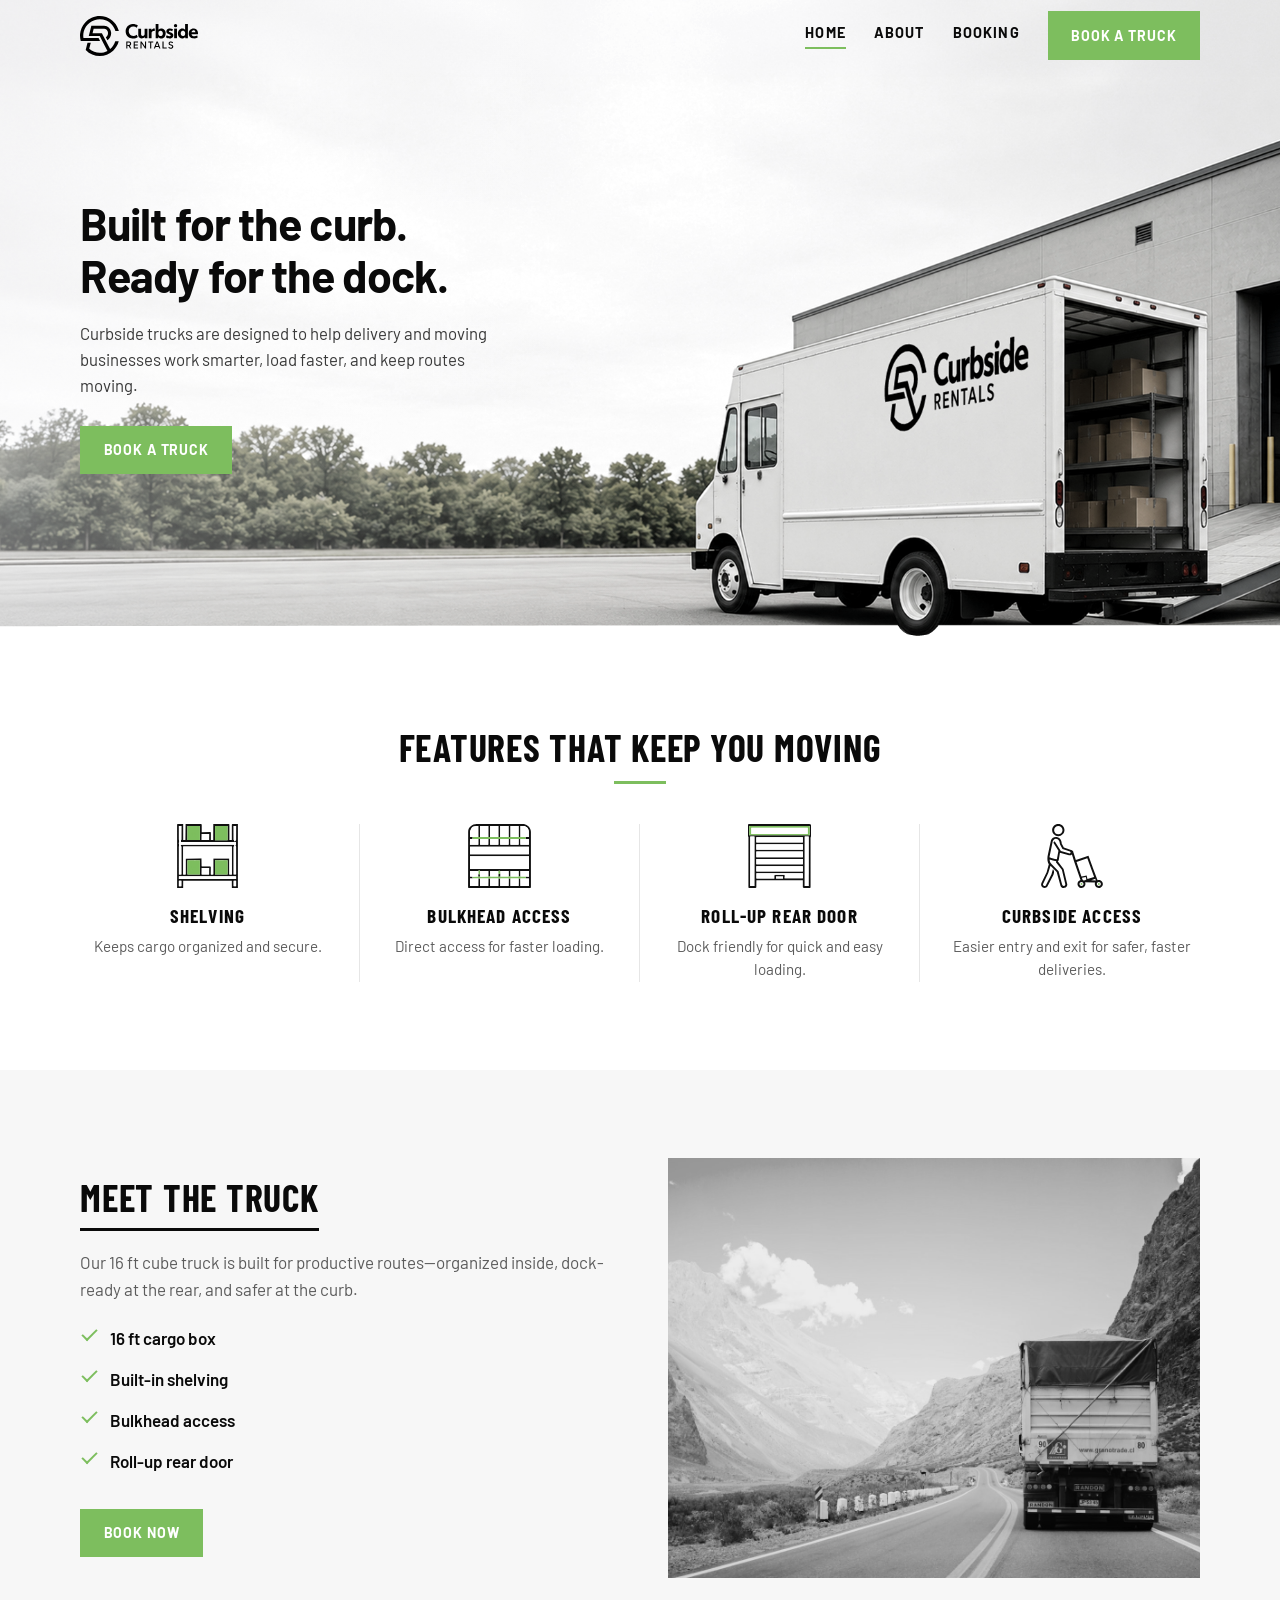
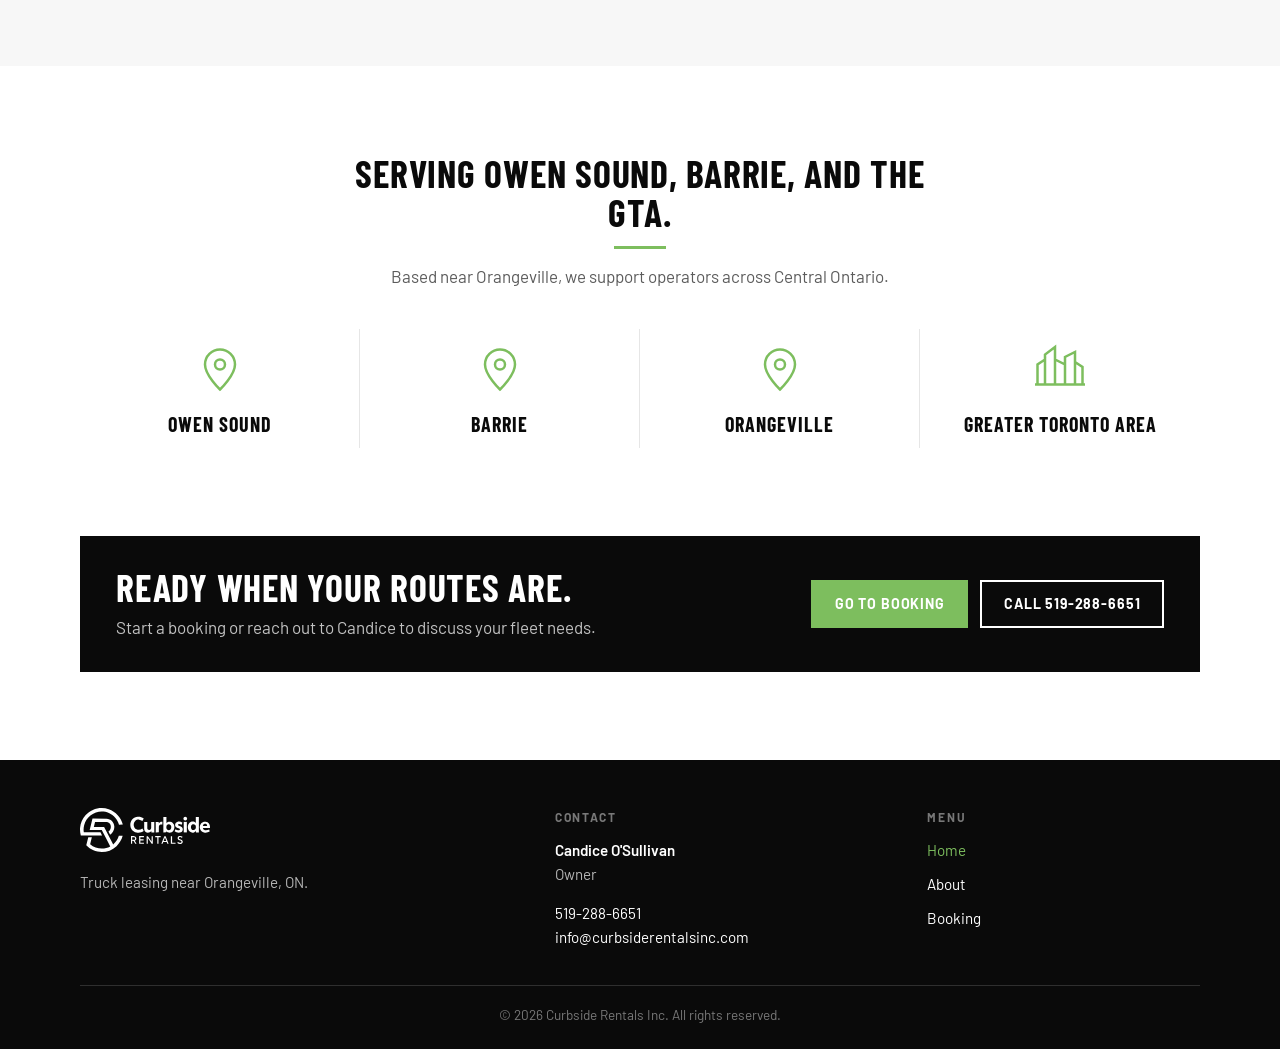
==== index.html @ f38d2aa3 "Bump CSS cache version for hero crop update. Co-authored-by: Cursor <cursoragent@cursor.com>" ====
<!DOCTYPE html>
<html lang="en">
<head>
  <meta charset="UTF-8" />
  <meta name="viewport" content="width=device-width, initial-scale=1.0" />
  <title>Curbside Rentals | Truck Leasing near Orangeville, ON</title>
  <meta name="description" content="Curbside Rentals leases curbside trucks near Orangeville, ON for delivery and moving businesses. Serving Owen Sound, Barrie, and the GTA." />
  <link rel="preconnect" href="https://fonts.googleapis.com" />
  <link rel="preconnect" href="https://fonts.gstatic.com" crossorigin />
  <link href="https://fonts.googleapis.com/css2?family=Barlow:wght@400;500;600;700&family=Barlow+Condensed:wght@600;700&display=swap" rel="stylesheet" />
  <link rel="stylesheet" href="styles.css?v=4" />
</head>
<body>
  <a class="skip-link" href="#main">Skip to content</a>

  <header class="site-header">
    <div class="shell header-inner">
      <a class="logo" href="index.html">
        <img src="assets/logo/Curbside-Rentals-logo.svg" alt="Curbside Rentals" width="500" height="169" />
      </a>
      <button class="nav-toggle" type="button" aria-expanded="false" aria-controls="site-nav" aria-label="Open menu">
        <span></span><span></span>
      </button>
      <nav id="site-nav" class="site-nav" aria-label="Primary">
        <a href="index.html" aria-current="page">Home</a>
        <a href="about.html">About</a>
        <a href="booking.html">Booking</a>
        <a class="btn btn-primary nav-book" href="booking.html">Book a truck</a>
      </nav>
    </div>
  </header>

  <main id="main">
    <section class="hero" aria-label="Introduction">
      <div class="hero-media" aria-hidden="true">
        <img src="assets/images/hero-home-5.jpg" alt="" width="1920" height="1080" />
      </div>
      <div class="hero-veil" aria-hidden="true"></div>
      <div class="shell hero-content">
        <h1>
          <span class="hero-line">Built for the curb.</span>
          <span class="hero-line">Ready for the dock.</span>
        </h1>
        <p class="lede">Curbside trucks are designed to help delivery and moving businesses work smarter, load faster, and keep routes moving.</p>
        <a class="btn btn-primary" href="booking.html">Book a truck</a>
      </div>
    </section>

    <section class="section" id="features">
      <div class="shell">
        <h2 class="section-title">Features that keep you moving</h2>
        <ul class="feature-grid">
          <li>
            <span class="icon" aria-hidden="true">
              <img src="assets/icons/shelving.svg" alt="" width="100" height="100" />
            </span>
            <h3>Shelving</h3>
            <p>Keeps cargo organized and secure.</p>
          </li>
          <li>
            <span class="icon" aria-hidden="true">
              <img src="assets/icons/bulkhead-access.svg" alt="" width="100" height="100" />
            </span>
            <h3>Bulkhead access</h3>
            <p>Direct access for faster loading.</p>
          </li>
          <li>
            <span class="icon" aria-hidden="true">
              <img src="assets/icons/roll-up-rear-door.svg" alt="" width="100" height="100" />
            </span>
            <h3>Roll-up rear door</h3>
            <p>Dock friendly for quick and easy loading.</p>
          </li>
          <li>
            <span class="icon" aria-hidden="true">
              <img src="assets/icons/curbside-access.svg" alt="" width="96" height="100" />
            </span>
            <h3>Curbside access</h3>
            <p>Easier entry and exit for safer, faster deliveries.</p>
          </li>
        </ul>
      </div>
    </section>

    <section class="section section-alt" id="meet-the-truck">
      <div class="shell split">
        <div class="meet-copy">
          <h2 class="headed">Meet the truck</h2>
          <p>Our 16 ft cube truck is built for productive routes—organized inside, dock-ready at the rear, and safer at the curb.</p>
          <ul class="check-list">
            <li>16 ft cargo box</li>
            <li>Built-in shelving</li>
            <li>Bulkhead access</li>
            <li>Roll-up rear door</li>
          </ul>
          <a class="btn btn-primary" href="booking.html">Book now</a>
        </div>
        <figure class="media-block">
          <!-- Replace with client side-profile truck photo when provided -->
          <img src="assets/images/fleet.jpg" alt="White 16 foot Curbside Rentals cube truck" width="1200" height="800" loading="lazy" />
        </figure>
      </div>
    </section>

    <section class="section" id="service-area">
      <div class="shell">
        <header class="section-head center">
          <h2 class="section-title">Serving Owen Sound, Barrie, and the GTA.</h2>
          <p>Based near Orangeville, we support operators across Central Ontario.</p>
        </header>
        <ul class="location-grid" aria-label="Regions served">
          <li>
            <span class="icon" aria-hidden="true">
              <svg viewBox="0 0 48 48" fill="none" stroke="currentColor" stroke-width="2">
                <path d="M24 42s-12-11.5-12-20a12 12 0 1 1 24 0c0 8.5-12 20-12 20z" />
                <circle cx="24" cy="22" r="4" />
              </svg>
            </span>
            <span>Owen Sound</span>
          </li>
          <li>
            <span class="icon" aria-hidden="true">
              <svg viewBox="0 0 48 48" fill="none" stroke="currentColor" stroke-width="2">
                <path d="M24 42s-12-11.5-12-20a12 12 0 1 1 24 0c0 8.5-12 20-12 20z" />
                <circle cx="24" cy="22" r="4" />
              </svg>
            </span>
            <span>Barrie</span>
          </li>
          <li>
            <span class="icon" aria-hidden="true">
              <svg viewBox="0 0 48 48" fill="none" stroke="currentColor" stroke-width="2">
                <path d="M24 42s-12-11.5-12-20a12 12 0 1 1 24 0c0 8.5-12 20-12 20z" />
                <circle cx="24" cy="22" r="4" />
              </svg>
            </span>
            <span>Orangeville</span>
          </li>
          <li>
            <span class="icon" aria-hidden="true">
              <svg viewBox="0 0 48 48" fill="none" stroke="currentColor" stroke-width="2">
                <path d="M6 38V22l6-4v20M12 38V14l8-6v30M20 38V18l8 4v16M28 38V16l8-4v26M36 38V20l6 4v14M4 38h40" />
              </svg>
            </span>
            <span>Greater Toronto Area</span>
          </li>
        </ul>
      </div>
    </section>

    <section class="section section-cta">
      <div class="shell cta-band">
        <div>
          <h2>Ready when your routes are.</h2>
          <p>Start a booking or reach out to Candice to discuss your fleet needs.</p>
        </div>
        <div class="cta-actions">
          <a class="btn btn-primary" href="booking.html">Go to booking</a>
          <a class="btn btn-outline-light" href="tel:5192886651">Call 519-288-6651</a>
        </div>
      </div>
    </section>
  </main>

  <footer class="site-footer">
    <div class="shell footer-grid">
      <div>
        <a class="footer-brand" href="index.html">
          <img src="assets/logo/Curbside-Rentals-logo.svg" alt="Curbside Rentals" width="500" height="169" />
        </a>
        <p>Truck leasing near Orangeville, ON.</p>
      </div>
      <div>
        <p class="footer-label">Contact</p>
        <p><strong>Candice O'Sullivan</strong><br />Owner</p>
        <p>
          <a href="tel:5192886651">519-288-6651</a><br />
          <a href="mailto:info@curbsiderentalsinc.com">info@curbsiderentalsinc.com</a>
        </p>
      </div>
      <div>
        <p class="footer-label">Menu</p>
        <nav class="footer-menu" aria-label="Footer">
          <a href="index.html" aria-current="page">Home</a>
          <a href="about.html">About</a>
          <a href="booking.html">Booking</a>
        </nav>
      </div>
    </div>
    <div class="shell footer-bottom">
      <p>&copy; <span data-year></span> Curbside Rentals Inc. All rights reserved.</p>
    </div>
  </footer>

  <script src="script.js"></script>
</body>
</html>
---- styles.css ----
/* Curbside Rentals — mockup layout, black & white */
:root {
  --black: #0a0a0a;
  --white: #ffffff;
  --off-white: #f7f7f7;
  --gray: #5c5c5c;
  --line: #e6e6e6;
  --blue: #7dbe5e;
  --blue-deep: #6fae4a;
  --shell: min(1120px, calc(100% - 2.5rem));
  --header-h: 4.5rem;
  --font: "Barlow", sans-serif;
  --font-display: "Barlow Condensed", "Barlow", sans-serif;
  --ease: cubic-bezier(0.22, 1, 0.36, 1);
}

*,
*::before,
*::after {
  box-sizing: border-box;
}

html {
  scroll-behavior: smooth;
}

body {
  margin: 0;
  font-family: var(--font);
  font-size: 1.0625rem;
  line-height: 1.55;
  color: var(--black);
  background: var(--white);
}

img {
  display: block;
  max-width: 100%;
  height: auto;
}

a {
  color: var(--black);
}

h1,
h2,
h3,
.section-title {
  font-family: var(--font-display);
  font-weight: 700;
  letter-spacing: 0.02em;
  line-height: 1.05;
  margin: 0 0 0.75rem;
  text-transform: uppercase;
  color: var(--black);
}

h1 {
  font-size: clamp(2.5rem, 5.5vw, 4.1rem);
  max-width: 12ch;
}

h2,
.section-title {
  font-size: clamp(1.7rem, 3.4vw, 2.35rem);
}

h3 {
  font-size: 1.2rem;
  letter-spacing: 0.06em;
  margin-bottom: 0.45rem;
}

p {
  margin: 0 0 1rem;
  color: var(--gray);
}

p:last-child {
  margin-bottom: 0;
}

.shell {
  width: var(--shell);
  margin-inline: auto;
}

.skip-link {
  position: absolute;
  left: 1rem;
  top: -4rem;
  z-index: 100;
  padding: 0.6rem 1rem;
  background: var(--black);
  color: var(--white);
  font-weight: 600;
}

.skip-link:focus {
  top: 1rem;
}

/* Header — transparent over hero, solid white after scroll */
.site-header {
  position: fixed;
  inset: 0 0 auto;
  z-index: 50;
  height: var(--header-h);
  background: transparent;
  border-bottom: 1px solid transparent;
  transition: background 0.25s var(--ease), border-color 0.25s var(--ease), box-shadow 0.25s var(--ease);
}

.site-header.is-scrolled,
.site-header.nav-open {
  background: var(--white);
  border-bottom-color: var(--line);
}

.site-header.is-scrolled {
  box-shadow: 0 1px 0 rgba(0, 0, 0, 0.04);
}

.header-inner {
  display: flex;
  align-items: center;
  justify-content: space-between;
  height: 100%;
  gap: 1rem;
}

.logo {
  display: inline-flex;
  align-items: center;
  text-decoration: none;
  flex-shrink: 0;
}

.logo:hover {
  opacity: 0.75;
}

.logo img {
  width: auto;
  height: 2.5rem;
}

.site-nav {
  display: flex;
  align-items: center;
  gap: 1.75rem;
}

.site-nav a:not(.btn) {
  text-decoration: none;
  font-size: 0.9rem;
  font-weight: 700;
  letter-spacing: 0.08em;
  text-transform: uppercase;
  color: var(--black);
  padding-bottom: 0.15rem;
  border-bottom: 2px solid transparent;
}

.site-nav a:not(.btn):hover,
.site-nav a:not(.btn)[aria-current="page"] {
  border-bottom-color: var(--blue);
  color: var(--black);
}

.nav-book {
  min-height: 2.6rem;
  padding: 0.55rem 1.1rem;
  font-size: 0.82rem;
}

.nav-toggle {
  display: none;
  width: 2.5rem;
  height: 2.5rem;
  border: 0;
  background: transparent;
  cursor: pointer;
  padding: 0;
}

.nav-toggle span {
  display: block;
  width: 1.35rem;
  height: 2px;
  margin: 0.35rem auto;
  background: var(--black);
  transition: transform 0.25s var(--ease), opacity 0.25s;
}

.nav-toggle[aria-expanded="true"] span:first-child {
  transform: translateY(4px) rotate(45deg);
}

.nav-toggle[aria-expanded="true"] span:last-child {
  transform: translateY(-4px) rotate(-45deg);
}

/* Buttons */
.btn {
  display: inline-flex;
  align-items: center;
  justify-content: center;
  min-height: 3rem;
  padding: 0.7rem 1.35rem;
  border: 2px solid var(--black);
  font-family: var(--font);
  font-size: 0.88rem;
  font-weight: 700;
  letter-spacing: 0.06em;
  text-decoration: none;
  text-transform: uppercase;
  cursor: pointer;
  transition: background 0.2s var(--ease), color 0.2s var(--ease), border-color 0.2s var(--ease);
}

.btn:hover {
  text-decoration: none;
}

.btn-primary {
  background: var(--blue);
  border-color: var(--blue);
  color: var(--white);
}

.btn-primary:hover {
  background: var(--blue-deep);
  border-color: var(--blue-deep);
  color: var(--white);
}

.btn-secondary {
  background: transparent;
  color: var(--black);
}

.btn-secondary:hover {
  background: var(--black);
  color: var(--white);
}

.btn-light {
  background: var(--white);
  color: var(--black);
  border-color: var(--white);
}

.btn-light:hover {
  background: transparent;
  color: var(--white);
}

.btn-outline-light {
  background: transparent;
  color: var(--white);
  border-color: var(--white);
}

.btn-outline-light:hover {
  background: var(--white);
  color: var(--black);
}

.text-link {
  font-weight: 600;
  color: var(--black);
}

/* Hero — full-bleed photo, copy left over open asphalt */
.hero {
  position: relative;
  min-height: min(72vh, 640px);
  display: grid;
  align-items: center;
  overflow: hidden;
  background: #d8d8d8;
}

.hero-media {
  position: absolute;
  inset: 0;
}

.hero-media img {
  width: 100%;
  height: 100%;
  object-fit: cover;
  object-position: center bottom;
  filter: grayscale(0.55) contrast(1.02);
}

.hero-veil {
  position: absolute;
  inset: 0;
  pointer-events: none;
  background: linear-gradient(
    90deg,
    rgba(255, 255, 255, 0.42) 0%,
    rgba(255, 255, 255, 0.18) 28%,
    rgba(255, 255, 255, 0) 52%
  );
}

.hero-content {
  position: relative;
  z-index: 1;
  padding: calc(var(--header-h) + clamp(2rem, 5vw, 3.5rem)) 0 clamp(3.5rem, 9vw, 6rem);
  justify-self: center;
  width: var(--shell);
  max-width: none;
  margin-inline: auto;
}

.hero-content h1 {
  font-family: var(--font);
  font-weight: 700;
  font-size: clamp(1.7rem, 3.5vw, 3rem);
  line-height: 1.15;
  letter-spacing: -0.02em;
  text-transform: none;
  max-width: none;
  margin: 0 0 1.15rem;
  color: var(--black);
}

.hero-content .hero-line {
  display: block;
  white-space: nowrap;
}

.hero-content .lede {
  max-width: 26rem;
  font-size: 1.05rem;
  line-height: 1.55;
  font-weight: 400;
  margin: 0 0 1.75rem;
  color: #3a3a3a;
}

/* Sections */
.section {
  padding: clamp(3.5rem, 8vw, 5.5rem) 0;
}

.section-alt {
  background: var(--off-white);
}

.section-title {
  text-align: center;
  margin-bottom: 2.5rem;
}

.section-title::after {
  content: "";
  display: block;
  width: 3.25rem;
  height: 3px;
  margin: 0.85rem auto 0;
  background: var(--blue);
}

.section-head.center {
  text-align: center;
  max-width: 40rem;
  margin: 0 auto 2.5rem;
}

.section-head.center .section-title {
  margin-bottom: 0.85rem;
}

.section-head.center p {
  margin-inline: auto;
  max-width: 34rem;
}

.headed {
  display: inline-block;
  padding-bottom: 0.65rem;
  border-bottom: 3px solid var(--black);
  margin-bottom: 1.15rem;
}

.split {
  display: grid;
  grid-template-columns: 1fr 1fr;
  gap: clamp(2rem, 5vw, 3.5rem);
  align-items: center;
}

.media-block {
  margin: 0;
  overflow: hidden;
  background: #ececec;
}

.media-block img {
  width: 100%;
  height: min(420px, 55vw);
  object-fit: cover;
  filter: grayscale(1);
}

/* Feature grid */
.feature-grid {
  list-style: none;
  margin: 0;
  padding: 0;
  display: grid;
  grid-template-columns: repeat(4, 1fr);
  gap: 0;
}

.feature-grid li {
  padding: 0 1.5rem;
  border-right: 1px solid var(--line);
  text-align: center;
  display: flex;
  flex-direction: column;
  align-items: center;
}

.feature-grid li:first-child {
  padding-left: 0;
}

.feature-grid li:last-child {
  border-right: 0;
  padding-right: 0;
}

.feature-grid h3 {
  margin-bottom: 0.5rem;
}

.feature-grid p {
  font-size: 0.95rem;
  max-width: 15rem;
}

.feature-grid .icon {
  display: inline-flex;
  width: 4rem;
  height: 4rem;
  margin-bottom: 1.15rem;
  color: var(--black);
}

.feature-grid .icon svg,
.feature-grid .icon img {
  width: 100%;
  height: 100%;
  object-fit: contain;
}

.icon {
  display: inline-flex;
  width: 3.75rem;
  height: 3.75rem;
  margin-bottom: 1.1rem;
  color: var(--black);
}

.icon svg {
  width: 100%;
  height: 100%;
}

/* Meet the truck */
.check-list {
  list-style: none;
  margin: 0 0 1.75rem;
  padding: 0;
}

.check-list li {
  position: relative;
  padding: 0.45rem 0 0.45rem 1.85rem;
  font-weight: 600;
  color: var(--black);
}

.check-list li::before {
  content: "";
  position: absolute;
  left: 0.1rem;
  top: 0.7rem;
  width: 0.95rem;
  height: 0.5rem;
  border-left: 2.5px solid var(--blue);
  border-bottom: 2.5px solid var(--blue);
  transform: rotate(-45deg);
}

/* Locations */
.location-grid {
  list-style: none;
  margin: 0;
  padding: 0;
  display: grid;
  grid-template-columns: repeat(4, 1fr);
}

.location-grid li {
  display: flex;
  flex-direction: column;
  align-items: center;
  gap: 0.75rem;
  padding: 0.5rem 1rem;
  border-right: 1px solid var(--line);
  text-align: center;
  font-family: var(--font-display);
  font-size: 1.25rem;
  font-weight: 700;
  letter-spacing: 0.05em;
  text-transform: uppercase;
  color: var(--black);
}

.location-grid li:last-child {
  border-right: 0;
}

.location-grid .icon {
  margin-bottom: 0;
  color: var(--blue);
}

/* CTA */
.section-cta {
  padding-top: 0;
}

.cta-band {
  display: flex;
  flex-wrap: wrap;
  align-items: center;
  justify-content: space-between;
  gap: 1.5rem;
  padding: 2rem 2.25rem;
  background: var(--black);
  color: var(--white);
}

.cta-band h2 {
  color: var(--white);
  margin-bottom: 0.4rem;
}

.cta-band p {
  color: rgba(255, 255, 255, 0.75);
  margin: 0;
}

.cta-actions {
  display: flex;
  flex-wrap: wrap;
  gap: 0.75rem;
}

.cta-band .btn-primary:hover {
  background: var(--white);
  border-color: var(--white);
  color: var(--black);
}

/* Inner pages */
.page-hero {
  padding: calc(var(--header-h) + 2.5rem) 0 2rem;
  border-bottom: 1px solid var(--line);
}

.brand-lockup {
  display: block;
  width: min(280px, 70vw);
  height: auto;
  margin: 0 0 1.25rem;
}

.page-hero .lede {
  max-width: 38rem;
  font-size: 1.125rem;
}

.prose {
  max-width: 40rem;
}

.prose p {
  font-size: 1.1rem;
}

.booking-panel {
  max-width: 40rem;
}

.booking-placeholder {
  padding: 2rem;
  border: 1px solid var(--line);
  background: var(--off-white);
}

.booking-placeholder h2 {
  text-align: left;
  max-width: none;
}

.booking-contacts {
  display: flex;
  flex-wrap: wrap;
  gap: 0.75rem;
  margin-top: 1.5rem;
}

.booking-placeholder iframe {
  display: block;
  width: 100%;
  min-height: 640px;
  margin-top: 1.5rem;
  border: 1px solid var(--line);
  background: var(--white);
}

/* Footer */
.site-footer {
  background: var(--black);
  color: rgba(255, 255, 255, 0.75);
  padding: 3rem 0 0;
  font-size: 0.95rem;
}

.footer-grid {
  display: grid;
  grid-template-columns: 1.3fr 1fr 0.8fr;
  gap: 2rem;
  padding-bottom: 2.25rem;
}

.footer-brand {
  display: inline-block;
  margin: 0 0 0.75rem;
  text-decoration: none;
}

.footer-brand:hover {
  opacity: 0.8;
}

.footer-brand img {
  width: auto;
  height: 2.75rem;
  filter: brightness(0) invert(1);
}

.site-footer p {
  color: rgba(255, 255, 255, 0.7);
}

.site-footer strong {
  color: var(--white);
  font-weight: 600;
}

.footer-label {
  margin: 0 0 0.75rem !important;
  font-size: 0.75rem;
  font-weight: 700;
  letter-spacing: 0.14em;
  text-transform: uppercase;
  color: rgba(255, 255, 255, 0.45) !important;
}

.site-footer a {
  color: var(--white);
  text-decoration: none;
}

.site-footer a:hover {
  text-decoration: underline;
  text-underline-offset: 0.2em;
}

.footer-menu {
  display: flex;
  flex-direction: column;
  gap: 0.65rem;
  align-items: flex-start;
}

.footer-menu a[aria-current="page"] {
  color: var(--blue);
}

.footer-bottom {
  padding: 1.1rem 0 1.5rem;
  border-top: 1px solid rgba(255, 255, 255, 0.15);
  text-align: center;
}

.footer-bottom p {
  margin: 0;
  font-size: 0.85rem;
  color: rgba(255, 255, 255, 0.45);
}

@media (prefers-reduced-motion: reduce) {
  html {
    scroll-behavior: auto;
  }
}

@media (max-width: 900px) {
  .split {
    grid-template-columns: 1fr;
  }

  /* Option 1: stacked hero on tablet/phone — photo clear, copy below */
  .hero {
    display: flex;
    flex-direction: column;
    align-items: stretch;
    min-height: 0;
    background: var(--white);
  }

  .hero-media {
    position: relative;
    inset: auto;
    width: 100%;
    height: clamp(260px, 42vw, 380px);
    flex-shrink: 0;
  }

  .hero-media img {
    object-fit: cover;
    object-position: center bottom;
  }

  .hero-veil {
    display: none;
  }

  .hero-content {
    position: relative;
    z-index: 1;
    width: var(--shell);
    margin-inline: auto;
    padding: 1.75rem 0 2.5rem;
    background: var(--white);
  }

  .hero-content h1 {
    font-size: clamp(1.65rem, 3.4vw, 2.4rem);
  }

  .hero-content .lede {
    max-width: 34rem;
    font-size: 1rem;
  }

  .feature-grid,
  .location-grid {
    grid-template-columns: 1fr 1fr;
    gap: 2rem 1.5rem;
  }

  .feature-grid li,
  .location-grid li {
    border-right: 0;
    border-left: 0;
    padding: 0 0 1.5rem;
    border-bottom: 1px solid var(--line);
  }

  .feature-grid li:nth-child(odd),
  .location-grid li:nth-child(odd) {
    padding-left: 0;
  }

  .feature-grid li:nth-child(even),
  .location-grid li:nth-child(even) {
    padding-right: 0;
  }

  .feature-grid li:nth-last-child(-n + 2),
  .location-grid li:nth-last-child(-n + 2) {
    border-bottom: 0;
    padding-bottom: 0;
  }

  .footer-grid {
    grid-template-columns: 1fr 1fr;
  }
}

@media (max-width: 720px) {
  :root {
    --shell: min(1120px, calc(100% - 1.5rem));
  }

  .nav-toggle {
    display: block;
  }

  .site-nav {
    position: absolute;
    inset: var(--header-h) 0 auto;
    display: none;
    flex-direction: column;
    align-items: stretch;
    gap: 0;
    padding: 0.5rem 1.25rem 1.15rem;
    background: var(--white);
    border-bottom: 1px solid var(--line);
  }

  .site-nav.is-open {
    display: flex;
  }

  .site-nav a:not(.btn) {
    padding: 0.9rem 0;
    border-bottom: 1px solid var(--line);
  }

  .site-nav a:not(.btn)[aria-current="page"] {
    border-bottom-color: var(--blue);
  }

  .site-nav a:not(.btn):hover {
    border-bottom-color: var(--line);
  }

  .nav-book {
    margin-top: 0.85rem;
    width: 100%;
  }

  .feature-grid,
  .location-grid,
  .footer-grid {
    grid-template-columns: 1fr;
  }

  .feature-grid li,
  .location-grid li {
    border: 0;
    border-bottom: 1px solid var(--line);
    padding: 0 0 1.5rem;
    margin-bottom: 1.5rem;
    align-items: center;
    text-align: center;
  }

  .location-grid li {
    align-items: center;
    text-align: center;
  }

  .feature-grid li:last-child,
  .location-grid li:last-child {
    border-bottom: 0;
    margin-bottom: 0;
    padding-bottom: 0;
  }

  .cta-band {
    padding: 1.75rem;
  }

  .cta-actions,
  .booking-contacts {
    flex-direction: column;
    align-items: stretch;
    width: 100%;
  }

  .hero-media {
    height: clamp(220px, 58vw, 300px);
  }

  .hero-media img {
    object-position: center bottom;
  }

  .hero-content {
    padding: 1.5rem 0 2rem;
  }

  .hero-content h1 {
    font-size: clamp(1.45rem, 6vw, 1.85rem);
    margin-bottom: 0.75rem;
  }

  .hero-content .lede {
    max-width: 22rem;
    font-size: 0.95rem;
    margin-bottom: 1.15rem;
  }

  .media-block img {
    height: min(320px, 70vw);
  }
}
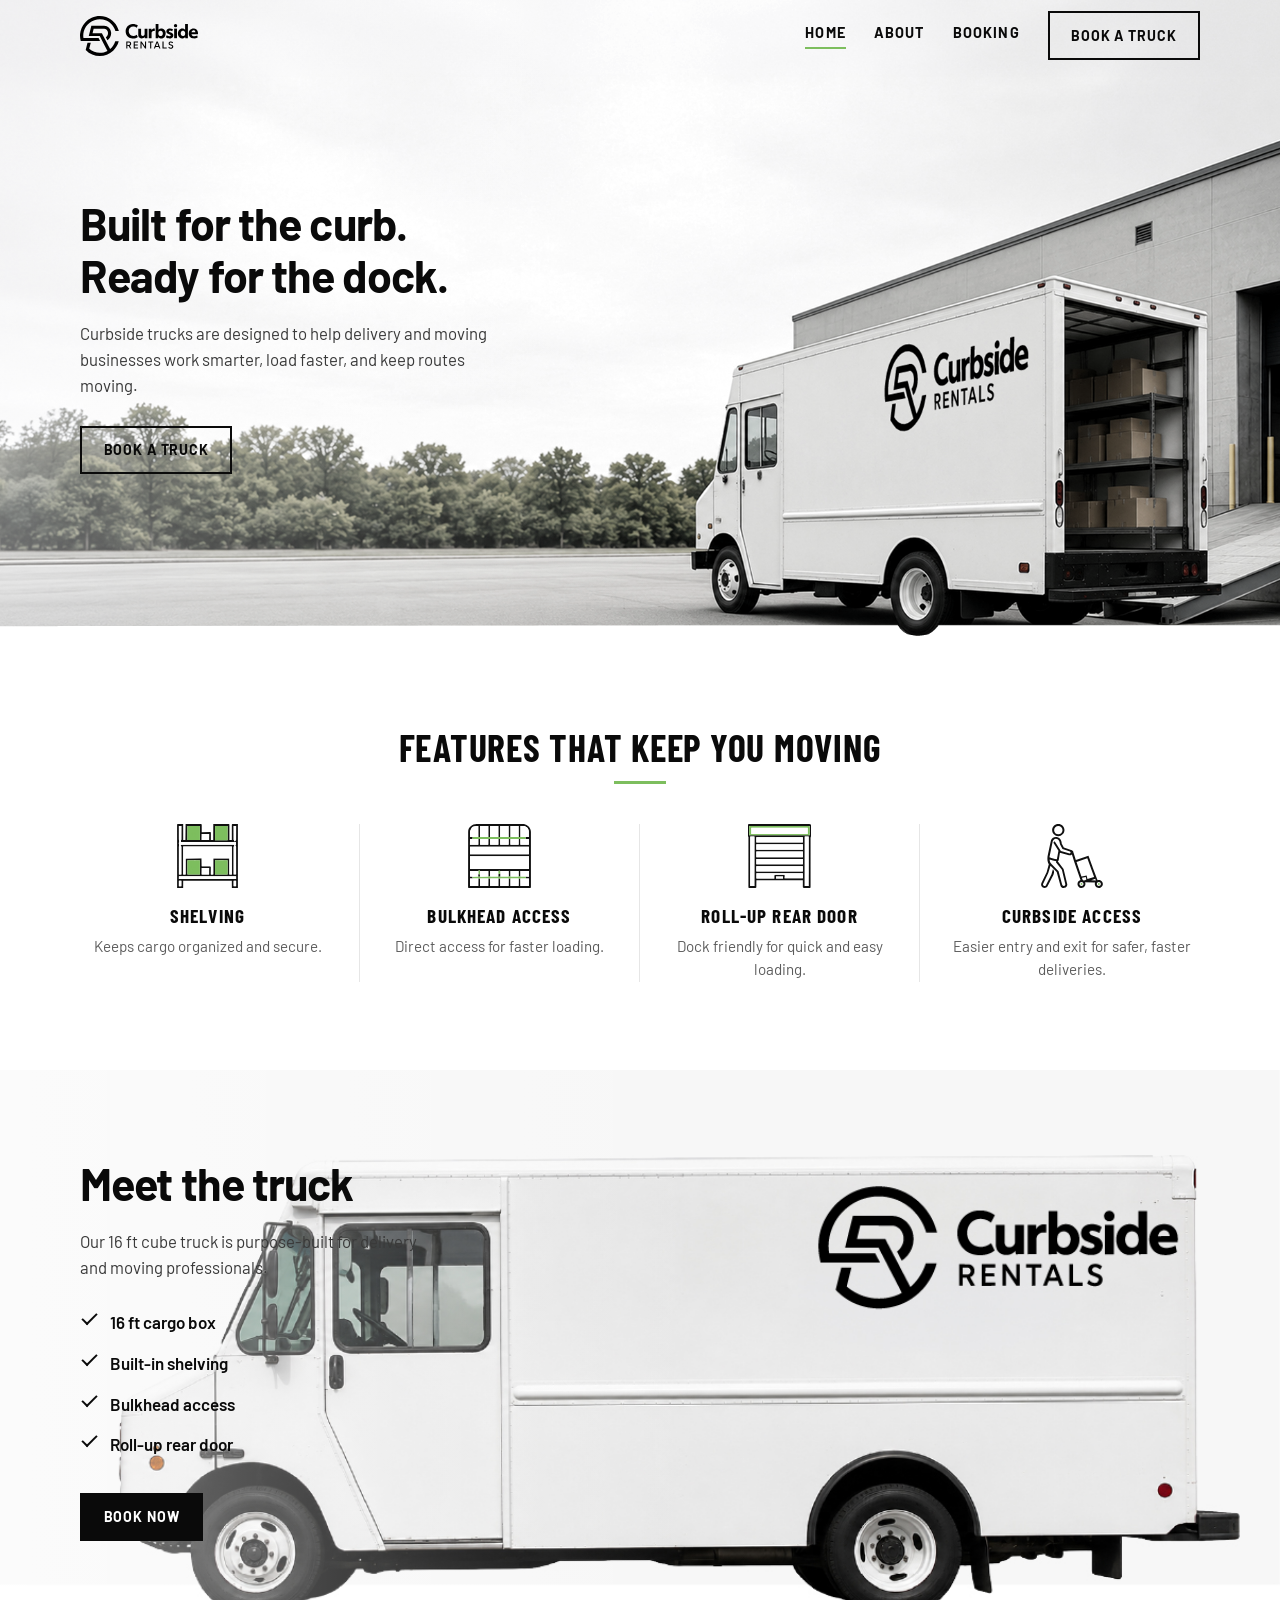
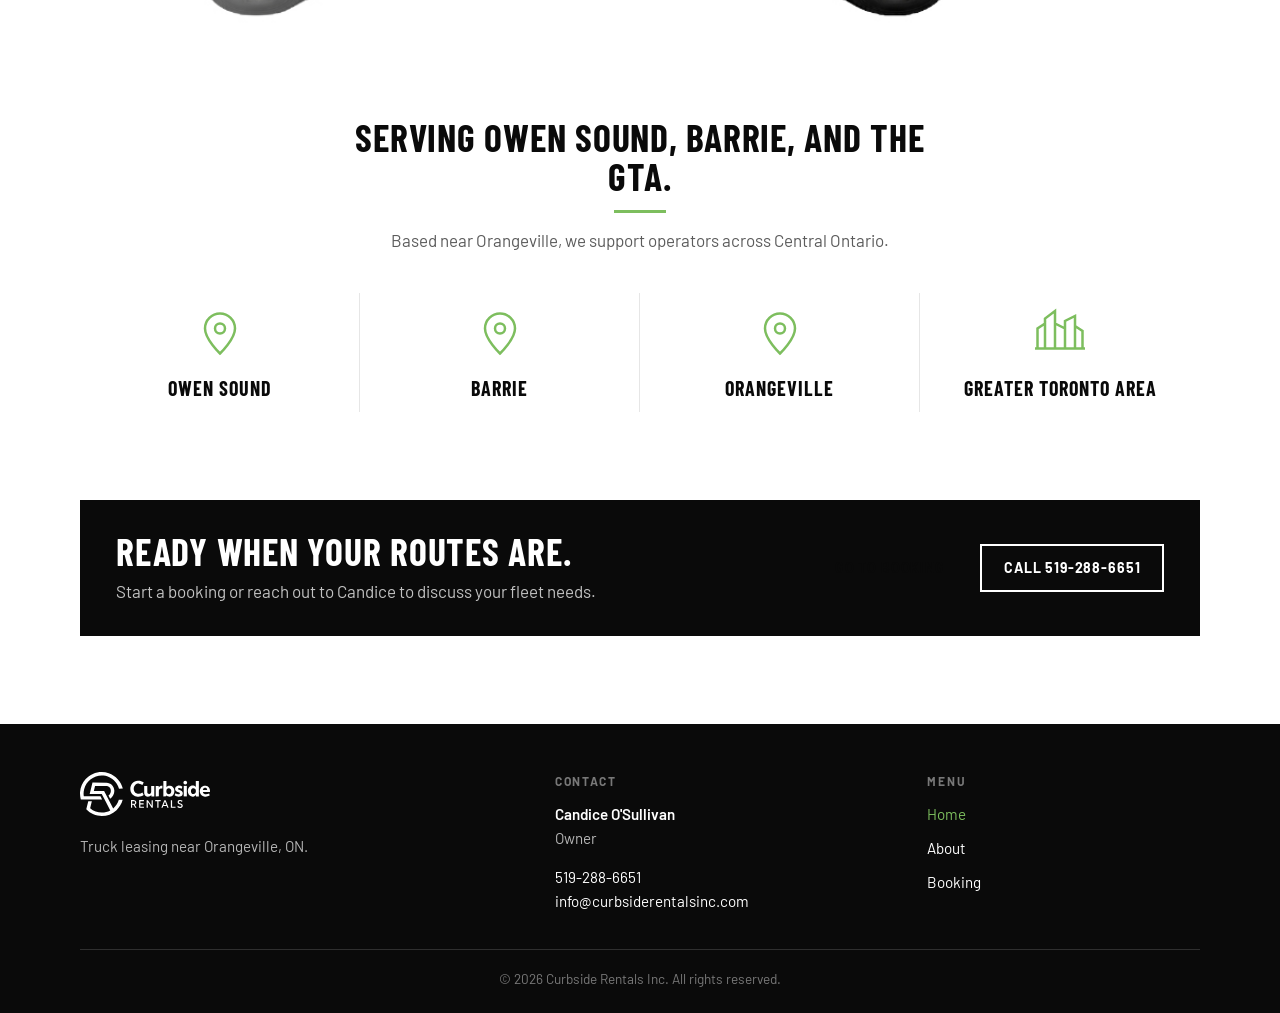
==== commit 9fc89d3d: "Rebuild Meet the Truck as a hero-style section with desktop and mobile images. Co-authored-by: Curso" ====
--- a/index.html
+++ b/index.html
@@ -8,7 +8,7 @@
   <link rel="preconnect" href="https://fonts.googleapis.com" />
   <link rel="preconnect" href="https://fonts.gstatic.com" crossorigin />
   <link href="https://fonts.googleapis.com/css2?family=Barlow:wght@400;500;600;700&family=Barlow+Condensed:wght@600;700&display=swap" rel="stylesheet" />
-  <link rel="stylesheet" href="styles.css?v=4" />
+  <link rel="stylesheet" href="styles.css?v=17" />
 </head>
 <body>
   <a class="skip-link" href="#main">Skip to content</a>
@@ -82,23 +82,24 @@
       </div>
     </section>
 
-    <section class="section section-alt" id="meet-the-truck">
-      <div class="shell split">
-        <div class="meet-copy">
-          <h2 class="headed">Meet the truck</h2>
-          <p>Our 16 ft cube truck is built for productive routes—organized inside, dock-ready at the rear, and safer at the curb.</p>
-          <ul class="check-list">
-            <li>16 ft cargo box</li>
-            <li>Built-in shelving</li>
-            <li>Bulkhead access</li>
-            <li>Roll-up rear door</li>
-          </ul>
-          <a class="btn btn-primary" href="booking.html">Book now</a>
-        </div>
-        <figure class="media-block">
-          <!-- Replace with client side-profile truck photo when provided -->
-          <img src="assets/images/fleet.jpg" alt="White 16 foot Curbside Rentals cube truck" width="1200" height="800" loading="lazy" />
-        </figure>
+    <section class="meet-hero" id="meet-the-truck" aria-label="Meet the truck">
+      <div class="meet-hero-media" aria-hidden="true">
+        <picture>
+          <source media="(max-width: 900px)" srcset="assets/images/Curbside-rentals-meet-the-truck.-cell-tablet.jpg" />
+          <img src="assets/images/Curbside-rentals-meet-the-truck.jpg" alt="" width="1920" height="1080" loading="lazy" />
+        </picture>
+      </div>
+      <div class="meet-hero-veil" aria-hidden="true"></div>
+      <div class="shell meet-hero-content">
+        <h2>Meet the truck</h2>
+        <p class="lede">Our 16 ft cube truck is purpose-built for delivery and moving professionals.</p>
+        <ul class="check-list">
+          <li>16 ft cargo box</li>
+          <li>Built-in shelving</li>
+          <li>Bulkhead access</li>
+          <li>Roll-up rear door</li>
+        </ul>
+        <a class="btn btn-dark" href="booking.html">Book now</a>
       </div>
     </section>
 
--- a/styles.css
+++ b/styles.css
@@ -224,16 +224,15 @@
   text-decoration: none;
 }
 
-.btn-primary {
-  background: var(--blue);
-  border-color: var(--blue);
+.btn-dark {
+  background: var(--black);
+  border-color: var(--black);
   color: var(--white);
 }
 
-.btn-primary:hover {
-  background: var(--blue-deep);
-  border-color: var(--blue-deep);
-  color: var(--white);
+.btn-dark:hover {
+  background: var(--white);
+  color: var(--black);
 }
 
 .btn-secondary {
@@ -406,7 +405,87 @@
   width: 100%;
   height: min(420px, 55vw);
   object-fit: cover;
-  filter: grayscale(1);
+  object-position: center;
+}
+
+/* Meet the truck — hero-style full-bleed background */
+.meet-hero {
+  position: relative;
+  min-height: min(64vh, 560px);
+  display: grid;
+  align-items: center;
+  overflow: hidden;
+  background: #d8d8d8;
+}
+
+.meet-hero-media {
+  position: absolute;
+  inset: 0;
+}
+
+.meet-hero-media picture {
+  display: block;
+  width: 100%;
+  height: 100%;
+}
+
+.meet-hero-media img {
+  width: 100%;
+  height: 100%;
+  object-fit: cover;
+  object-position: center bottom;
+}
+
+.meet-hero-veil {
+  position: absolute;
+  inset: 0;
+  pointer-events: none;
+  background: linear-gradient(
+    90deg,
+    rgba(255, 255, 255, 0.52) 0%,
+    rgba(255, 255, 255, 0.22) 30%,
+    rgba(255, 255, 255, 0) 55%
+  );
+}
+
+.meet-hero-content {
+  position: relative;
+  z-index: 1;
+  padding: clamp(2.5rem, 6vw, 4rem) 0;
+  justify-self: center;
+  width: var(--shell);
+  max-width: none;
+  margin-inline: auto;
+}
+
+.meet-hero-content h2 {
+  font-family: var(--font);
+  font-weight: 700;
+  font-size: clamp(1.7rem, 3.5vw, 3rem);
+  line-height: 1.15;
+  letter-spacing: -0.02em;
+  text-transform: none;
+  max-width: none;
+  margin: 0 0 1.15rem;
+  color: var(--black);
+}
+
+.meet-hero-content .lede {
+  max-width: 22rem;
+  font-size: 1.05rem;
+  line-height: 1.55;
+  font-weight: 400;
+  margin: 0 0 1.35rem;
+  color: #3a3a3a;
+}
+
+.meet-hero-content .check-list {
+  margin-bottom: 1.75rem;
+}
+
+.meet-hero-content .check-list li::before {
+  border-left-color: var(--black);
+  border-bottom-color: var(--black);
 }
 
 /* Feature grid */
@@ -722,7 +801,7 @@
     grid-template-columns: 1fr;
   }
 
-  /* Option 1: stacked hero on tablet/phone — photo clear, copy below */
+  /* Stacked hero: image + headline overlay, copy below */
   .hero {
     display: flex;
     flex-direction: column;
@@ -735,8 +814,9 @@
     position: relative;
     inset: auto;
     width: 100%;
-    height: clamp(260px, 42vw, 380px);
+    height: clamp(280px, 48vw, 420px);
     flex-shrink: 0;
+    z-index: 0;
   }
 
   .hero-media img {
@@ -745,20 +825,40 @@
   }
 
   .hero-veil {
-    display: none;
+    display: block;
+    position: absolute;
+    top: 0;
+    left: 0;
+    right: 0;
+    height: clamp(280px, 48vw, 420px);
+    z-index: 1;
+    pointer-events: none;
+    background: linear-gradient(
+      180deg,
+      rgba(255, 255, 255, 0.55) 0%,
+      rgba(255, 255, 255, 0.28) 28%,
+      transparent 55%
+    );
   }
 
   .hero-content {
     position: relative;
-    z-index: 1;
+    z-index: 2;
     width: var(--shell);
     margin-inline: auto;
-    padding: 1.75rem 0 2.5rem;
+    padding: 1.5rem 0 2.5rem;
     background: var(--white);
   }
 
   .hero-content h1 {
-    font-size: clamp(1.65rem, 3.4vw, 2.4rem);
+    position: absolute;
+    left: 0;
+    right: 0;
+    top: calc(-1 * clamp(280px, 48vw, 420px) + var(--header-h) + 0.85rem);
+    bottom: auto;
+    margin: 0;
+    font-size: clamp(1.55rem, 3.4vw, 2.35rem);
+    color: var(--black);
   }
 
   .hero-content .lede {
@@ -798,6 +898,71 @@
 
   .footer-grid {
     grid-template-columns: 1fr 1fr;
+  }
+
+  /* Stacked meet-hero: image + title overlay, copy below */
+  .meet-hero {
+    display: flex;
+    flex-direction: column;
+    align-items: stretch;
+    min-height: 0;
+    background: var(--white);
+  }
+
+  .meet-hero-media {
+    position: relative;
+    inset: auto;
+    width: 100%;
+    height: clamp(280px, 48vw, 420px);
+    flex-shrink: 0;
+    z-index: 0;
+  }
+
+  .meet-hero-media img {
+    object-fit: cover;
+    object-position: center bottom;
+  }
+
+  .meet-hero-veil {
+    display: block;
+    position: absolute;
+    top: 0;
+    left: 0;
+    right: 0;
+    height: clamp(280px, 48vw, 420px);
+    z-index: 1;
+    pointer-events: none;
+    background: linear-gradient(
+      180deg,
+      rgba(255, 255, 255, 0.55) 0%,
+      rgba(255, 255, 255, 0.28) 28%,
+      transparent 55%
+    );
+  }
+
+  .meet-hero-content {
+    position: relative;
+    z-index: 2;
+    width: var(--shell);
+    margin-inline: auto;
+    padding: 1.5rem 0 2.5rem;
+    background: var(--white);
+  }
+
+  .meet-hero-content h2 {
+    position: absolute;
+    left: 0;
+    right: 0;
+    top: calc(-1 * clamp(280px, 48vw, 420px) + 1.15rem);
+    bottom: auto;
+    margin: 0;
+    font-size: clamp(1.55rem, 3.4vw, 2.35rem);
+    color: var(--black);
+  }
+
+  .meet-hero-content .lede {
+    max-width: 34rem;
+    font-size: 1rem;
   }
 }
 
@@ -883,21 +1048,19 @@
     width: 100%;
   }
 
-  .hero-media {
-    height: clamp(220px, 58vw, 300px);
-  }
-
-  .hero-media img {
-    object-position: center bottom;
+  .hero-media,
+  .hero-veil {
+    height: clamp(240px, 62vw, 320px);
   }
 
   .hero-content {
-    padding: 1.5rem 0 2rem;
+    padding: 1.35rem 0 2rem;
   }
 
   .hero-content h1 {
-    font-size: clamp(1.45rem, 6vw, 1.85rem);
-    margin-bottom: 0.75rem;
+    top: calc(-1 * clamp(240px, 62vw, 320px) + var(--header-h) + 0.75rem);
+    bottom: auto;
+    font-size: clamp(1.4rem, 6vw, 1.8rem);
   }
 
   .hero-content .lede {
@@ -909,4 +1072,24 @@
   .media-block img {
     height: min(320px, 70vw);
   }
-}
+
+  .meet-hero-media,
+  .meet-hero-veil {
+    height: clamp(240px, 62vw, 320px);
+  }
+
+  .meet-hero-content {
+    padding: 1.35rem 0 2rem;
+  }
+
+  .meet-hero-content h2 {
+    top: calc(-1 * clamp(240px, 62vw, 320px) + 1rem);
+    bottom: auto;
+    font-size: clamp(1.4rem, 6vw, 1.8rem);
+  }
+
+  .meet-hero-content .lede {
+    max-width: 22rem;
+    font-size: 0.95rem;
+  }
+}
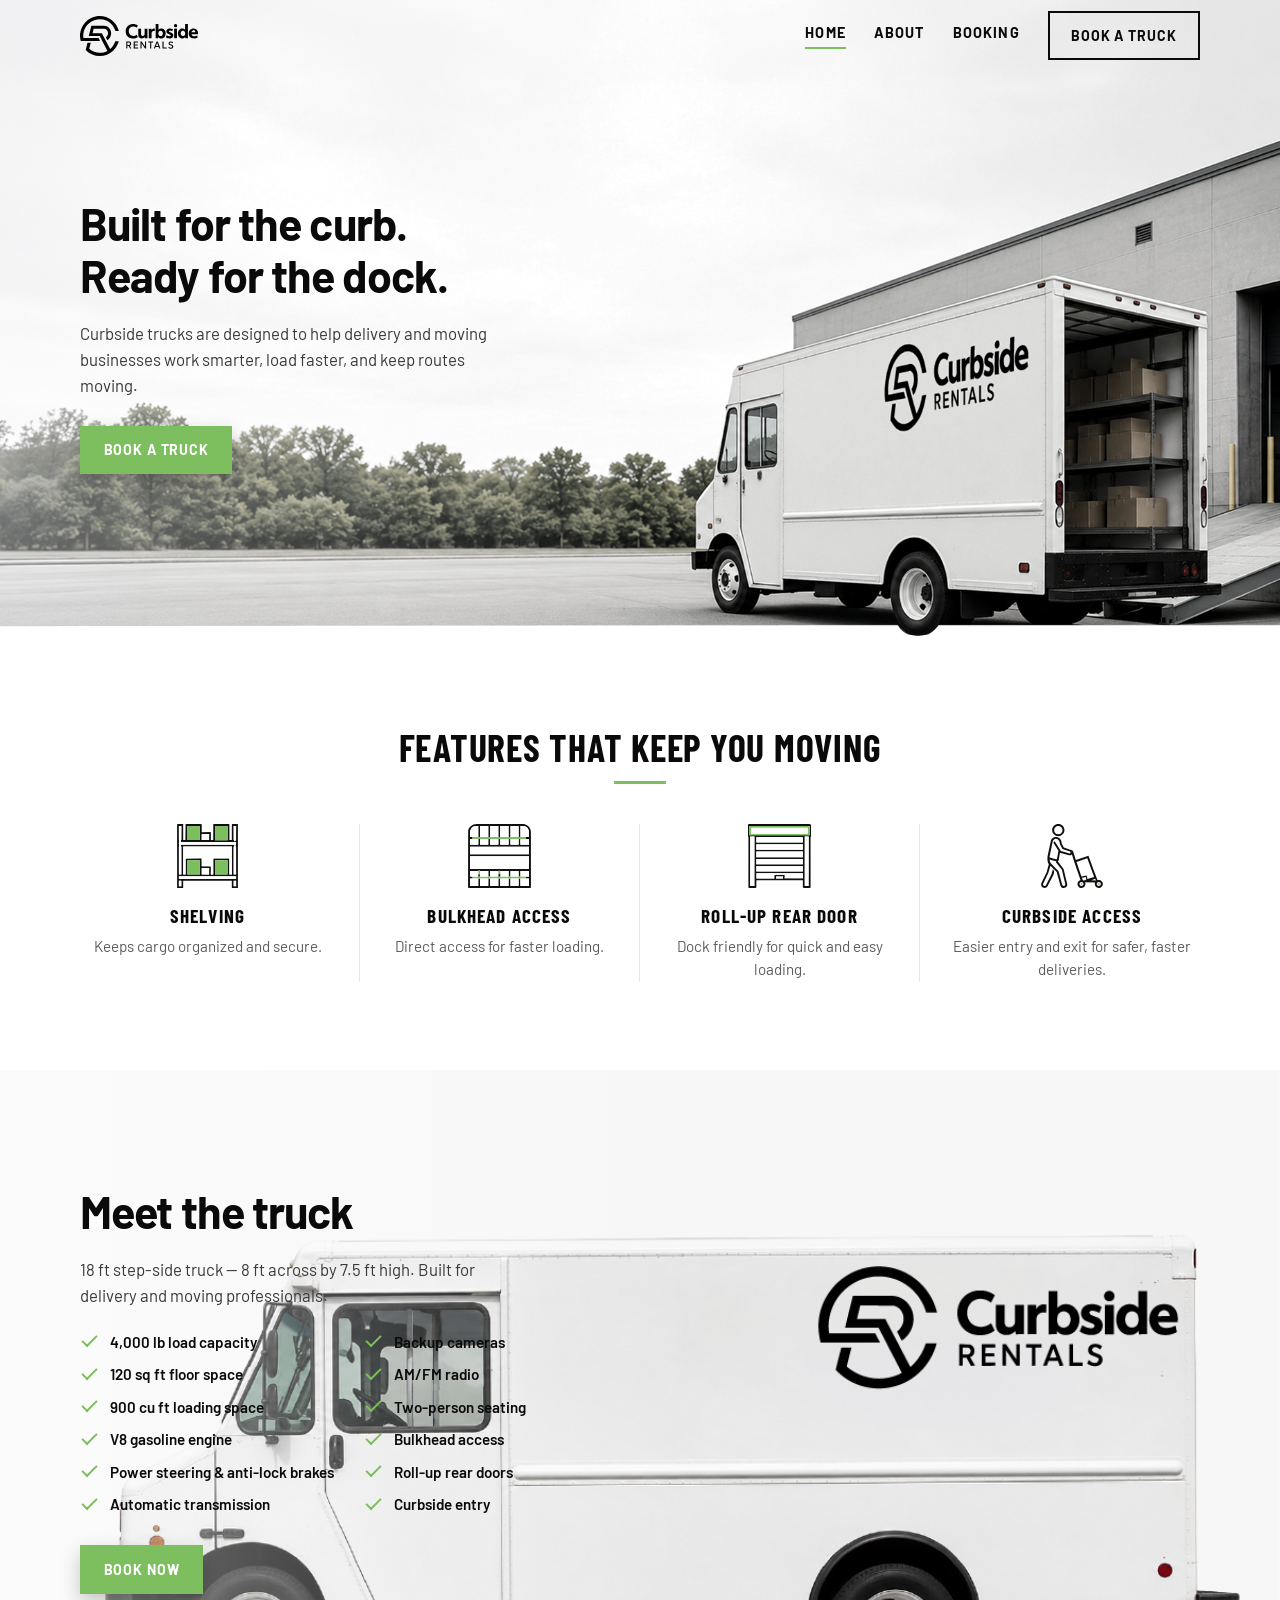
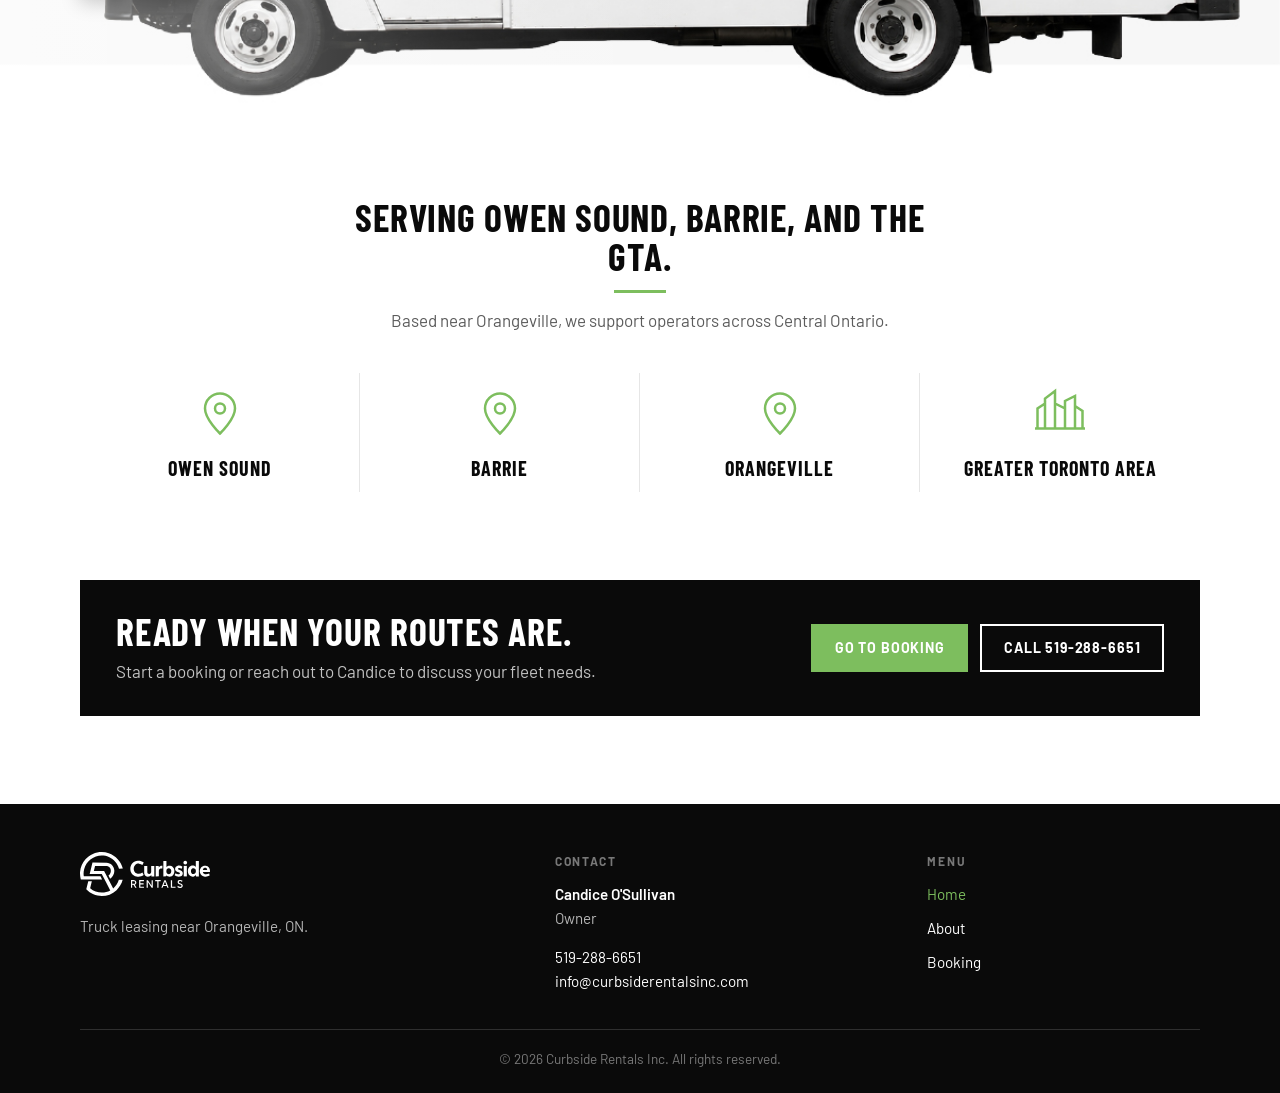
==== commit 1c9decca: "Update Meet the Truck specs and refine green CTA button styles. Co-authored-by: Cursor <cursoragent@" ====
--- a/index.html
+++ b/index.html
@@ -8,7 +8,7 @@
   <link rel="preconnect" href="https://fonts.googleapis.com" />
   <link rel="preconnect" href="https://fonts.gstatic.com" crossorigin />
   <link href="https://fonts.googleapis.com/css2?family=Barlow:wght@400;500;600;700&family=Barlow+Condensed:wght@600;700&display=swap" rel="stylesheet" />
-  <link rel="stylesheet" href="styles.css?v=17" />
+  <link rel="stylesheet" href="styles.css?v=24" />
 </head>
 <body>
   <a class="skip-link" href="#main">Skip to content</a>
@@ -92,14 +92,22 @@
       <div class="meet-hero-veil" aria-hidden="true"></div>
       <div class="shell meet-hero-content">
         <h2>Meet the truck</h2>
-        <p class="lede">Our 16 ft cube truck is purpose-built for delivery and moving professionals.</p>
-        <ul class="check-list">
-          <li>16 ft cargo box</li>
-          <li>Built-in shelving</li>
+        <p class="lede">18 ft step-side truck — 8 ft across by 7.5 ft high. Built for delivery and moving professionals.</p>
+        <ul class="check-list check-list-dense">
+          <li>4,000 lb load capacity</li>
+          <li>120 sq ft floor space</li>
+          <li>900 cu ft loading space</li>
+          <li>V8 gasoline engine</li>
+          <li>Power steering &amp; anti-lock brakes</li>
+          <li>Automatic transmission</li>
+          <li>Backup cameras</li>
+          <li>AM/FM radio</li>
+          <li>Two-person seating</li>
           <li>Bulkhead access</li>
-          <li>Roll-up rear door</li>
+          <li>Roll-up rear doors</li>
+          <li>Curbside entry</li>
         </ul>
-        <a class="btn btn-dark" href="booking.html">Book now</a>
+        <a class="btn btn-primary" href="booking.html">Book now</a>
       </div>
     </section>
 
--- a/styles.css
+++ b/styles.css
@@ -173,6 +173,15 @@
   min-height: 2.6rem;
   padding: 0.55rem 1.1rem;
   font-size: 0.82rem;
+  border-color: var(--blue);
+  background: transparent;
+  color: var(--black);
+}
+
+.nav-book:hover {
+  border-color: var(--blue);
+  background: transparent;
+  color: var(--black);
 }
 
 .nav-toggle {
@@ -343,6 +352,22 @@
   color: #3a3a3a;
 }
 
+.hero .btn-primary,
+.meet-hero .btn-primary {
+  background: var(--blue);
+  border-color: var(--blue);
+  color: var(--white);
+  box-shadow: 0 8px 20px rgba(0, 0, 0, 0.22);
+}
+
+.hero .btn-primary:hover,
+.meet-hero .btn-primary:hover {
+  background: var(--black);
+  border-color: var(--black);
+  color: var(--white);
+  box-shadow: 0 10px 24px rgba(0, 0, 0, 0.28);
+}
+
 /* Sections */
 .section {
   padding: clamp(3.5rem, 8vw, 5.5rem) 0;
@@ -411,7 +436,7 @@
 /* Meet the truck — hero-style full-bleed background */
 .meet-hero {
   position: relative;
-  min-height: min(64vh, 560px);
+  min-height: min(72vh, 640px);
   display: grid;
   align-items: center;
   overflow: hidden;
@@ -471,21 +496,32 @@
 }
 
 .meet-hero-content .lede {
-  max-width: 22rem;
+  max-width: 26rem;
   font-size: 1.05rem;
   line-height: 1.55;
   font-weight: 400;
-  margin: 0 0 1.35rem;
+  margin: 0 0 1.15rem;
   color: #3a3a3a;
 }
 
 .meet-hero-content .check-list {
-  margin-bottom: 1.75rem;
+  margin-bottom: 1.5rem;
+  max-width: 34rem;
+  columns: 2;
+  column-gap: 1.5rem;
+}
+
+.meet-hero-content .check-list-dense li {
+  padding-top: 0.28rem;
+  padding-bottom: 0.28rem;
+  break-inside: avoid;
+  font-size: 0.95rem;
 }
 
 .meet-hero-content .check-list li::before {
-  border-left-color: var(--black);
-  border-bottom-color: var(--black);
+  border-left-color: var(--blue);
+  border-bottom-color: var(--blue);
+  top: 0.55rem;
 }
 
 /* Feature grid */
@@ -643,6 +679,12 @@
   display: flex;
   flex-wrap: wrap;
   gap: 0.75rem;
+}
+
+.cta-band .btn-primary {
+  background: var(--blue);
+  border-color: var(--blue);
+  color: var(--white);
 }
 
 .cta-band .btn-primary:hover {
@@ -964,6 +1006,11 @@
     max-width: 34rem;
     font-size: 1rem;
   }
+
+  .meet-hero-content .check-list {
+    columns: 1;
+    max-width: 26rem;
+  }
 }
 
 @media (max-width: 720px) {
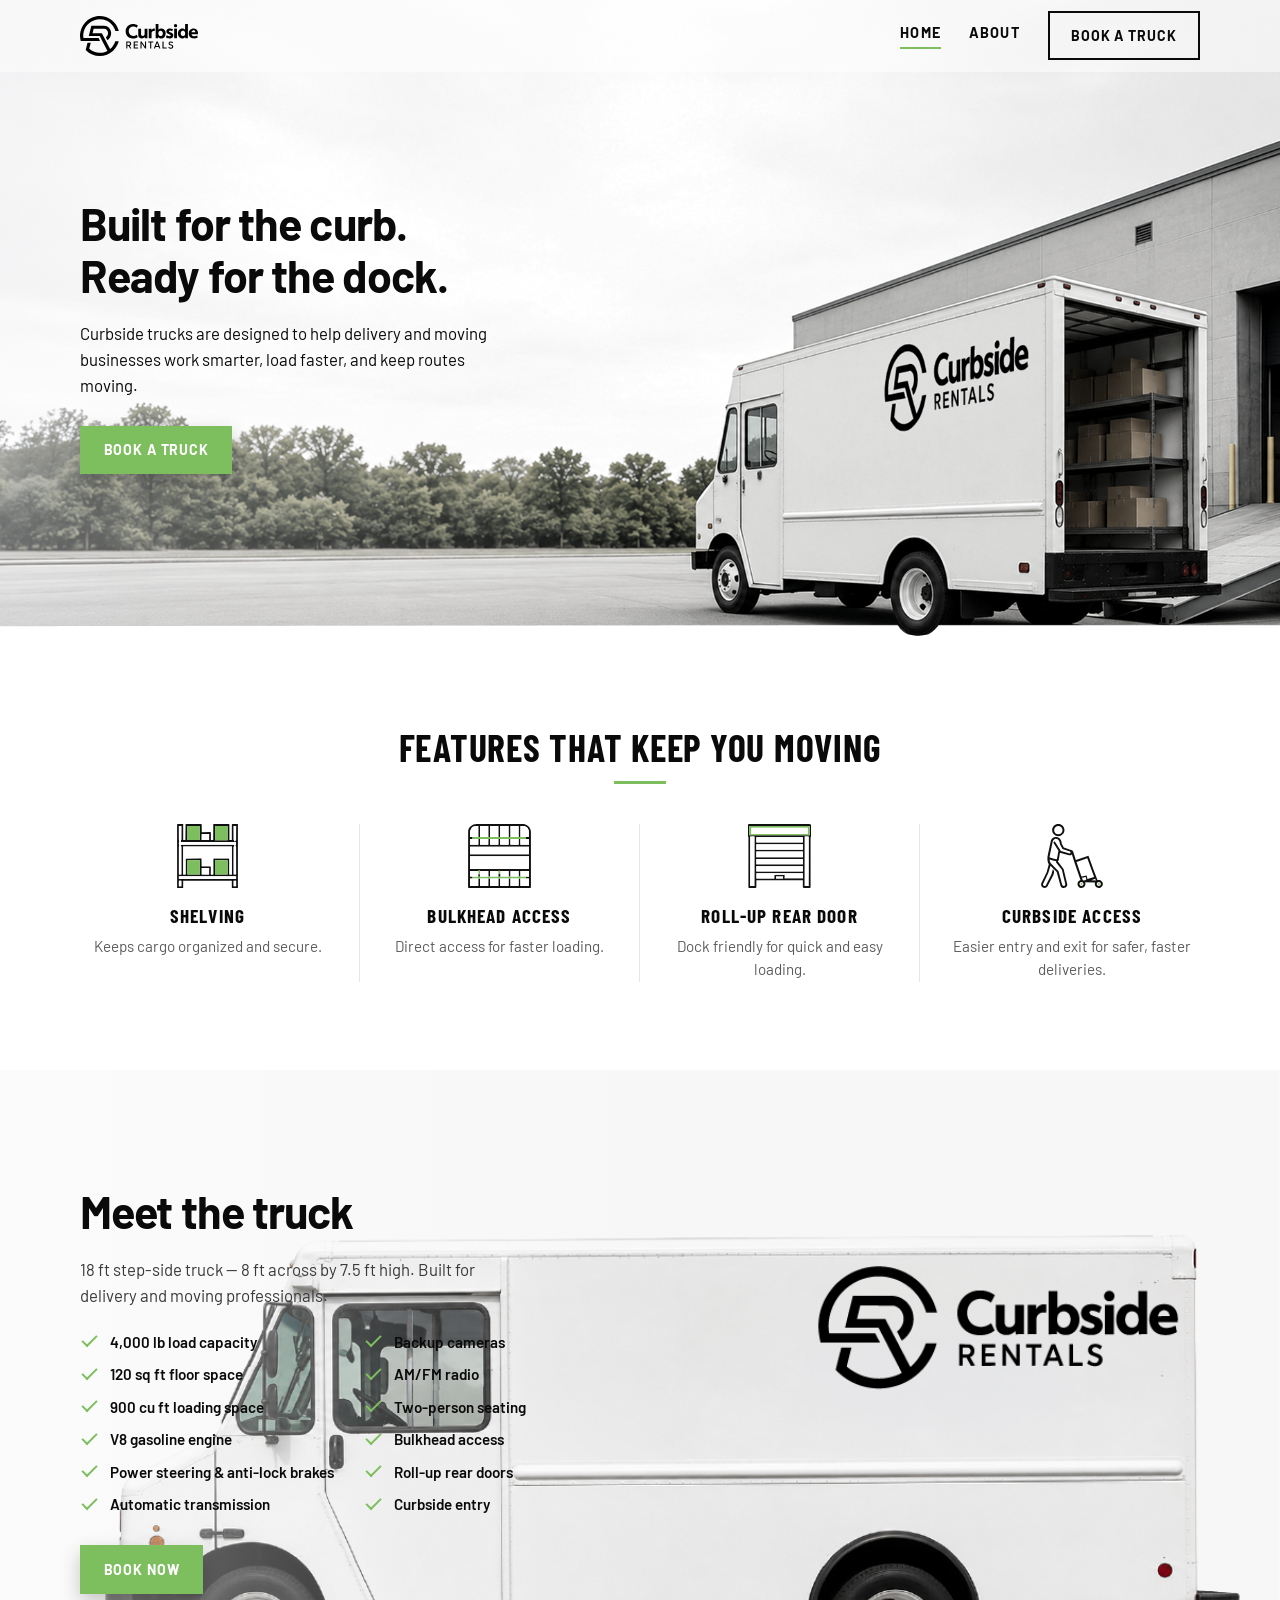
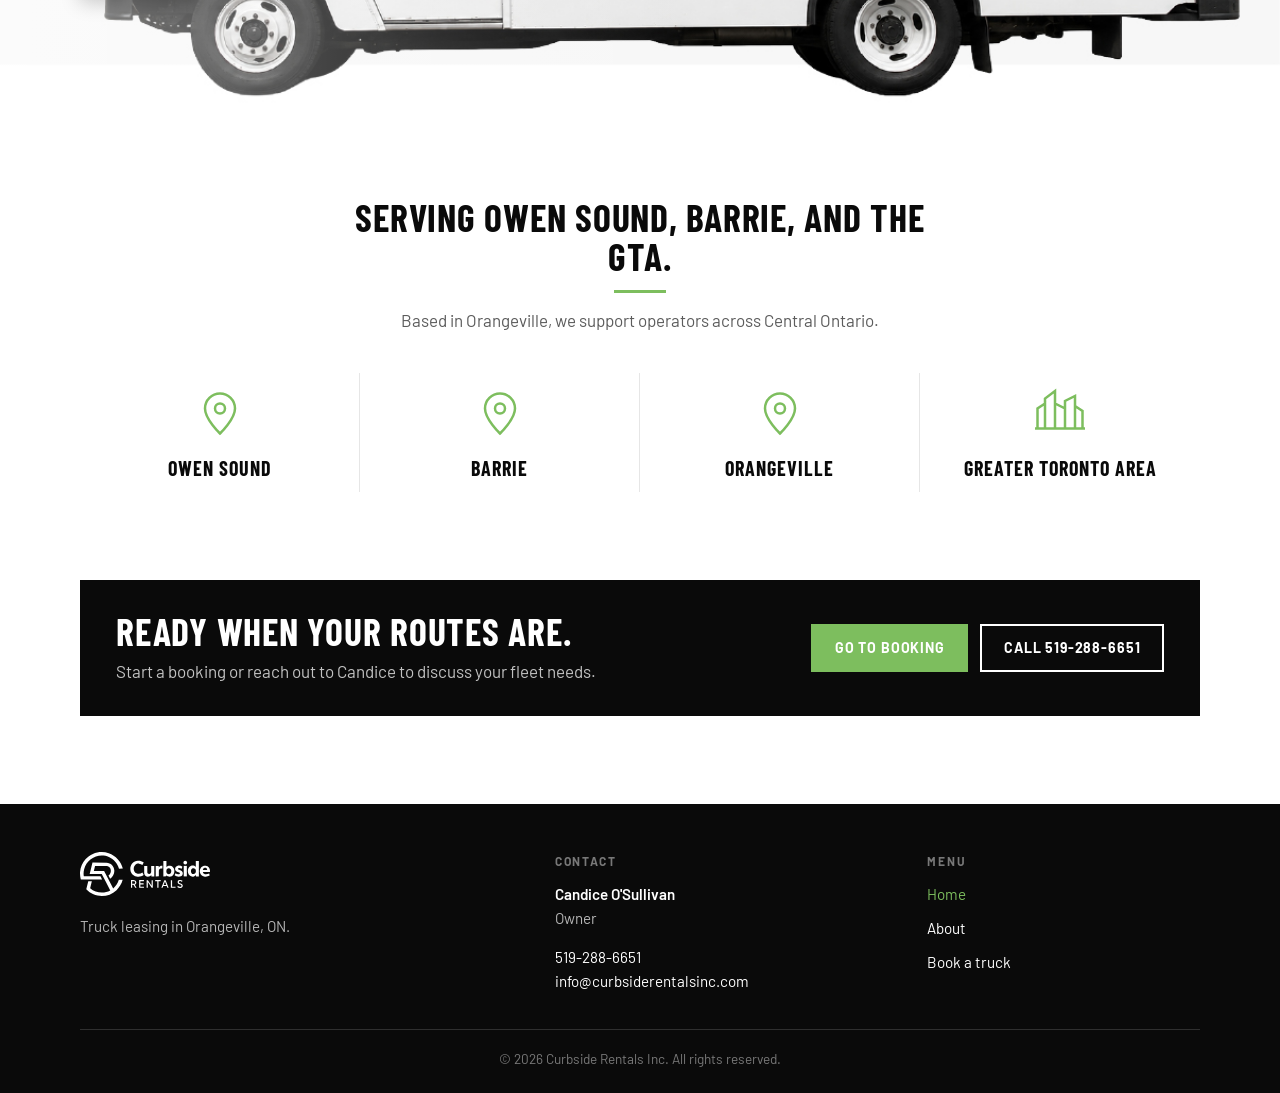
==== commit d7a73f9e: "Polish nav, copy, and header for client review. Co-authored-by: Cursor <cursoragent@cursor.com>" ====
--- a/index.html
+++ b/index.html
@@ -3,12 +3,12 @@
 <head>
   <meta charset="UTF-8" />
   <meta name="viewport" content="width=device-width, initial-scale=1.0" />
-  <title>Curbside Rentals | Truck Leasing near Orangeville, ON</title>
-  <meta name="description" content="Curbside Rentals leases curbside trucks near Orangeville, ON for delivery and moving businesses. Serving Owen Sound, Barrie, and the GTA." />
+  <title>Curbside Rentals | Truck Leasing in Orangeville, ON</title>
+  <meta name="description" content="Curbside Rentals leases curbside trucks in Orangeville, ON for delivery and moving businesses. Serving Owen Sound, Barrie, and the GTA." />
   <link rel="preconnect" href="https://fonts.googleapis.com" />
   <link rel="preconnect" href="https://fonts.gstatic.com" crossorigin />
   <link href="https://fonts.googleapis.com/css2?family=Barlow:wght@400;500;600;700&family=Barlow+Condensed:wght@600;700&display=swap" rel="stylesheet" />
-  <link rel="stylesheet" href="styles.css?v=24" />
+  <link rel="stylesheet" href="styles.css?v=27" />
 </head>
 <body>
   <a class="skip-link" href="#main">Skip to content</a>
@@ -24,7 +24,6 @@
       <nav id="site-nav" class="site-nav" aria-label="Primary">
         <a href="index.html" aria-current="page">Home</a>
         <a href="about.html">About</a>
-        <a href="booking.html">Booking</a>
         <a class="btn btn-primary nav-book" href="booking.html">Book a truck</a>
       </nav>
     </div>
@@ -115,7 +114,7 @@
       <div class="shell">
         <header class="section-head center">
           <h2 class="section-title">Serving Owen Sound, Barrie, and the GTA.</h2>
-          <p>Based near Orangeville, we support operators across Central Ontario.</p>
+          <p>Based in Orangeville, we support operators across Central Ontario.</p>
         </header>
         <ul class="location-grid" aria-label="Regions served">
           <li>
@@ -177,7 +176,7 @@
         <a class="footer-brand" href="index.html">
           <img src="assets/logo/Curbside-Rentals-logo.svg" alt="Curbside Rentals" width="500" height="169" />
         </a>
-        <p>Truck leasing near Orangeville, ON.</p>
+        <p>Truck leasing in Orangeville, ON.</p>
       </div>
       <div>
         <p class="footer-label">Contact</p>
@@ -192,7 +191,7 @@
         <nav class="footer-menu" aria-label="Footer">
           <a href="index.html" aria-current="page">Home</a>
           <a href="about.html">About</a>
-          <a href="booking.html">Booking</a>
+          <a href="booking.html">Book a truck</a>
         </nav>
       </div>
     </div>
--- a/styles.css
+++ b/styles.css
@@ -88,26 +88,39 @@
 
 .skip-link {
   position: absolute;
+  width: 1px;
+  height: 1px;
+  padding: 0;
+  margin: -1px;
+  overflow: hidden;
+  clip: rect(0, 0, 0, 0);
+  white-space: nowrap;
+  border: 0;
+}
+
+.skip-link:focus {
+  position: fixed;
+  top: 1rem;
   left: 1rem;
-  top: -4rem;
   z-index: 100;
+  width: auto;
+  height: auto;
+  margin: 0;
   padding: 0.6rem 1rem;
+  overflow: visible;
+  clip: auto;
   background: var(--black);
   color: var(--white);
   font-weight: 600;
 }
 
-.skip-link:focus {
-  top: 1rem;
-}
-
-/* Header — transparent over hero, solid white after scroll */
+/* Header — translucent white over hero, solid white after scroll */
 .site-header {
   position: fixed;
   inset: 0 0 auto;
   z-index: 50;
   height: var(--header-h);
-  background: transparent;
+  background: rgba(255, 255, 255, 0.5);
   border-bottom: 1px solid transparent;
   transition: background 0.25s var(--ease), border-color 0.25s var(--ease), box-shadow 0.25s var(--ease);
 }
@@ -349,7 +362,7 @@
   line-height: 1.55;
   font-weight: 400;
   margin: 0 0 1.75rem;
-  color: #3a3a3a;
+  color: var(--black);
 }
 
 .hero .btn-primary,
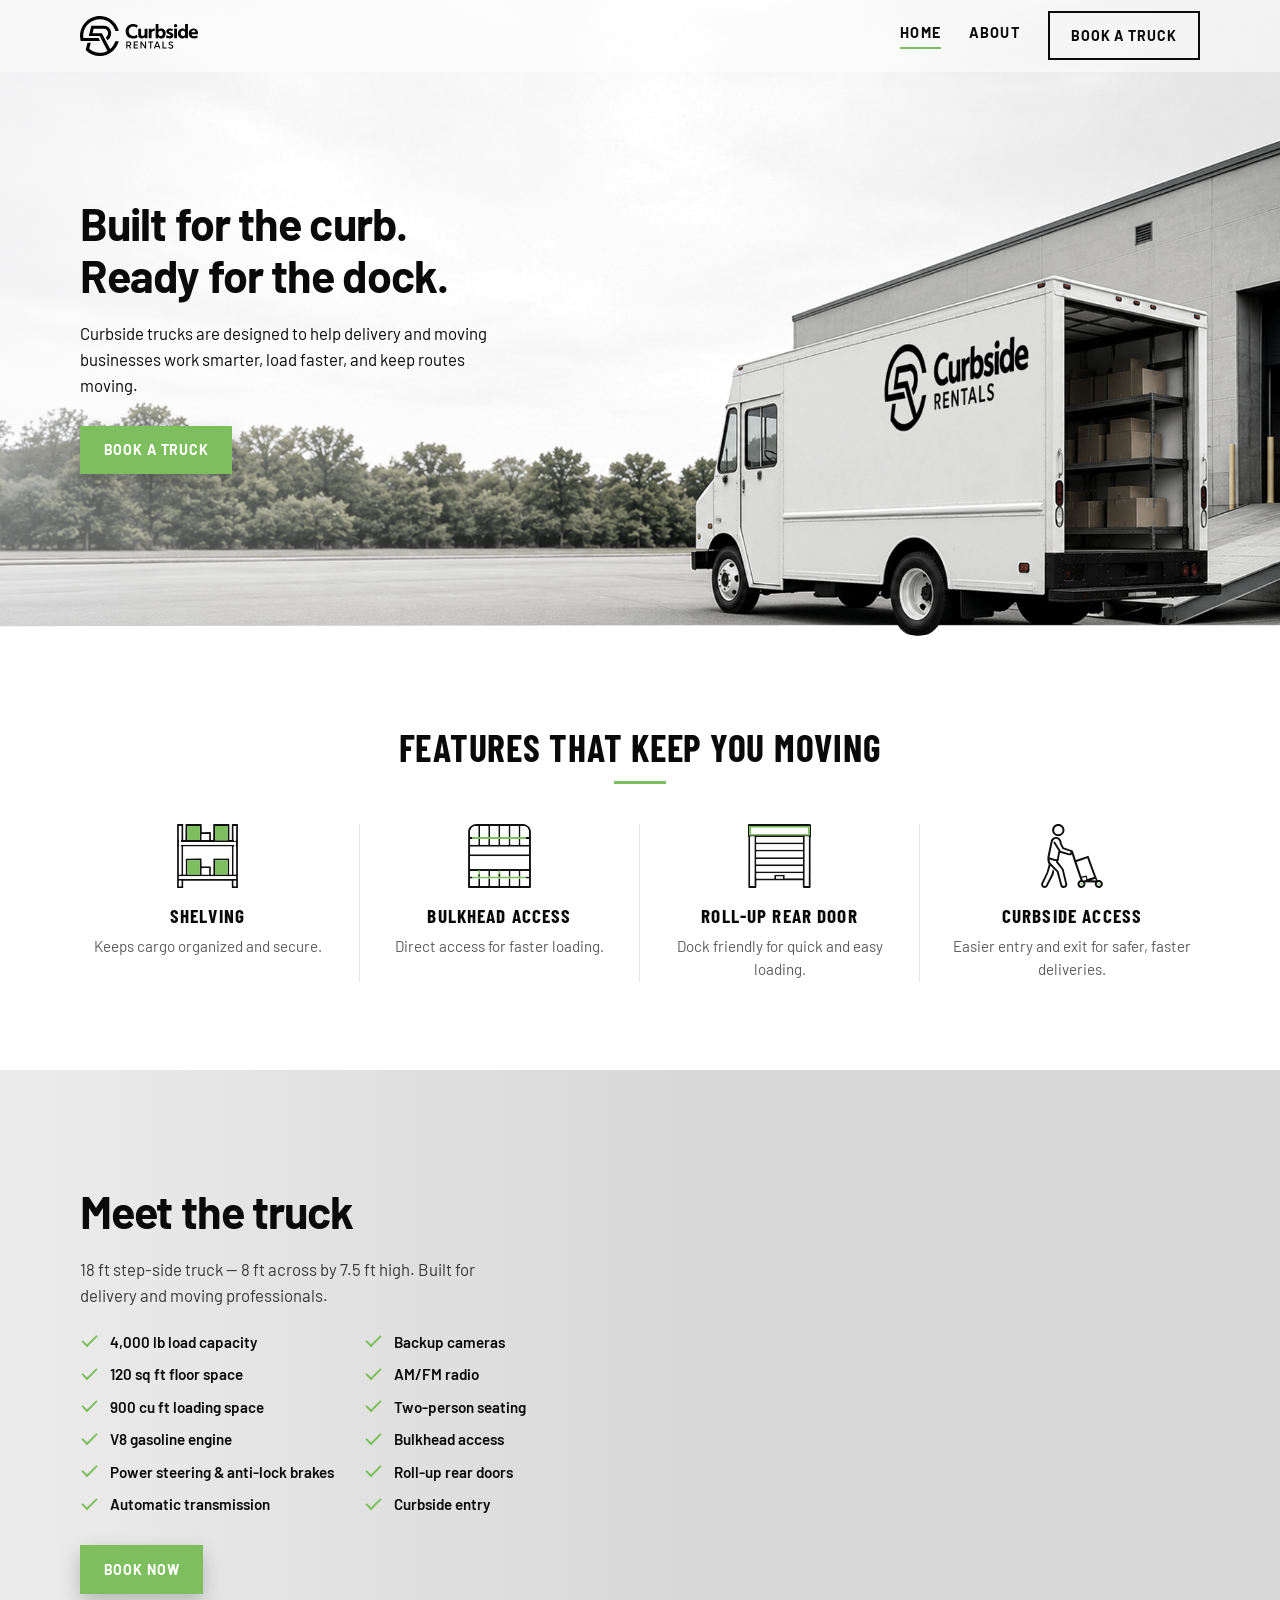
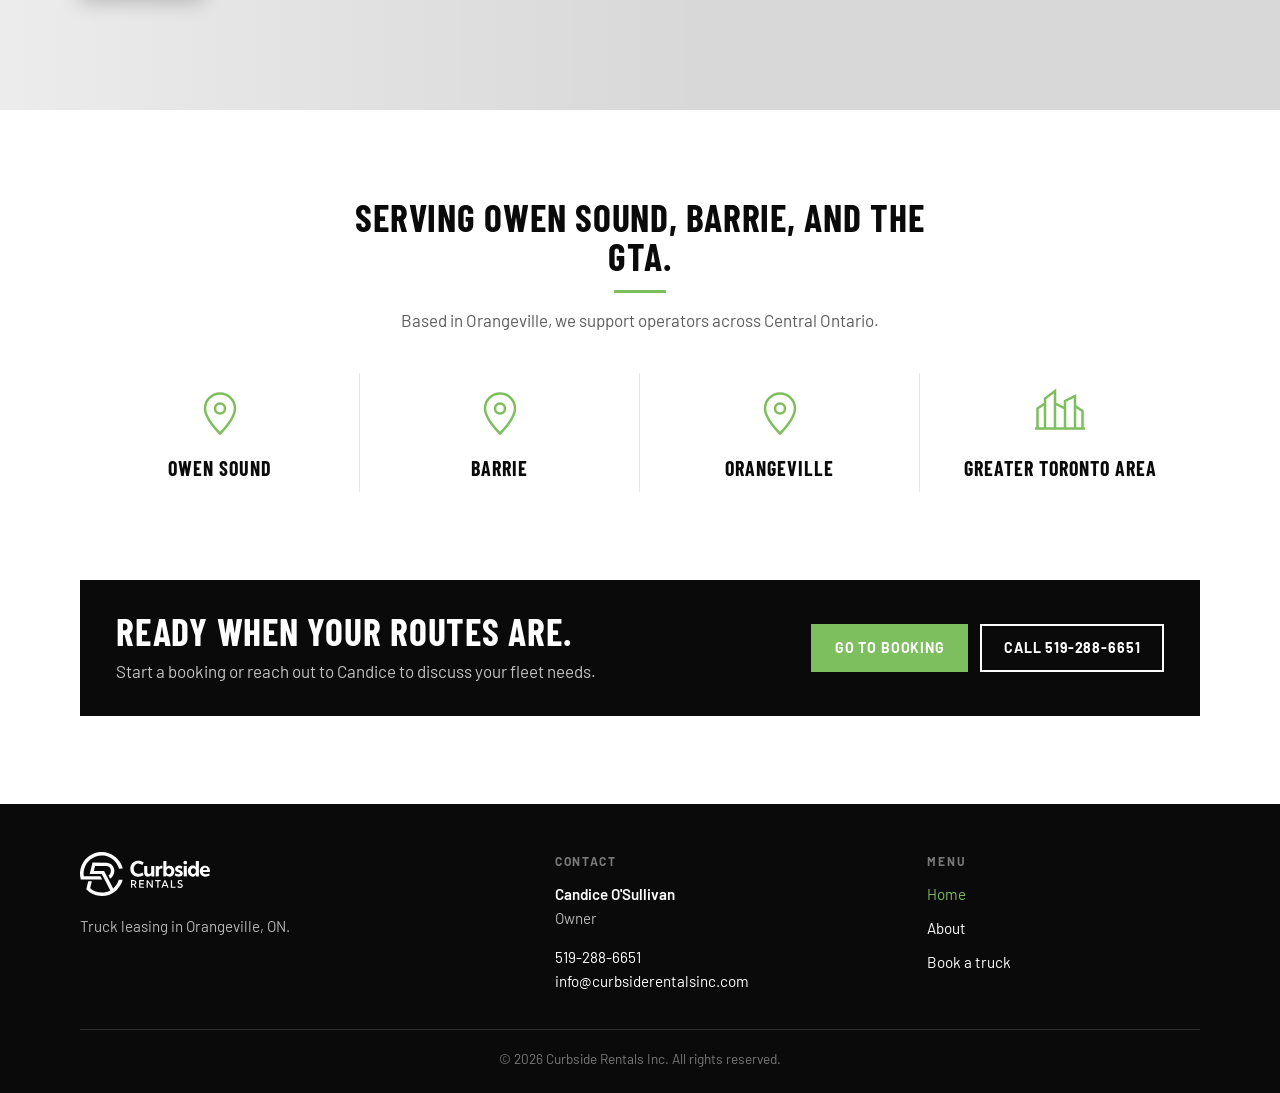
==== commit d3803022: "Swap Meet the Truck hero images for updated desktop and mobile crops. Co-authored-by: Cursor <cursor" ====
--- a/index.html
+++ b/index.html
@@ -84,8 +84,8 @@
     <section class="meet-hero" id="meet-the-truck" aria-label="Meet the truck">
       <div class="meet-hero-media" aria-hidden="true">
         <picture>
-          <source media="(max-width: 900px)" srcset="assets/images/Curbside-rentals-meet-the-truck.-cell-tablet.jpg" />
-          <img src="assets/images/Curbside-rentals-meet-the-truck.jpg" alt="" width="1920" height="1080" loading="lazy" />
+          <source media="(max-width: 900px)" srcset="assets/images/2--Curbside-rentals-meet-the-truck.-cell-tablet.jpg" />
+          <img src="assets/images/2--Curbside-rentals-meet-the-truck.jpg" alt="" width="1920" height="1080" loading="lazy" />
         </picture>
       </div>
       <div class="meet-hero-veil" aria-hidden="true"></div>
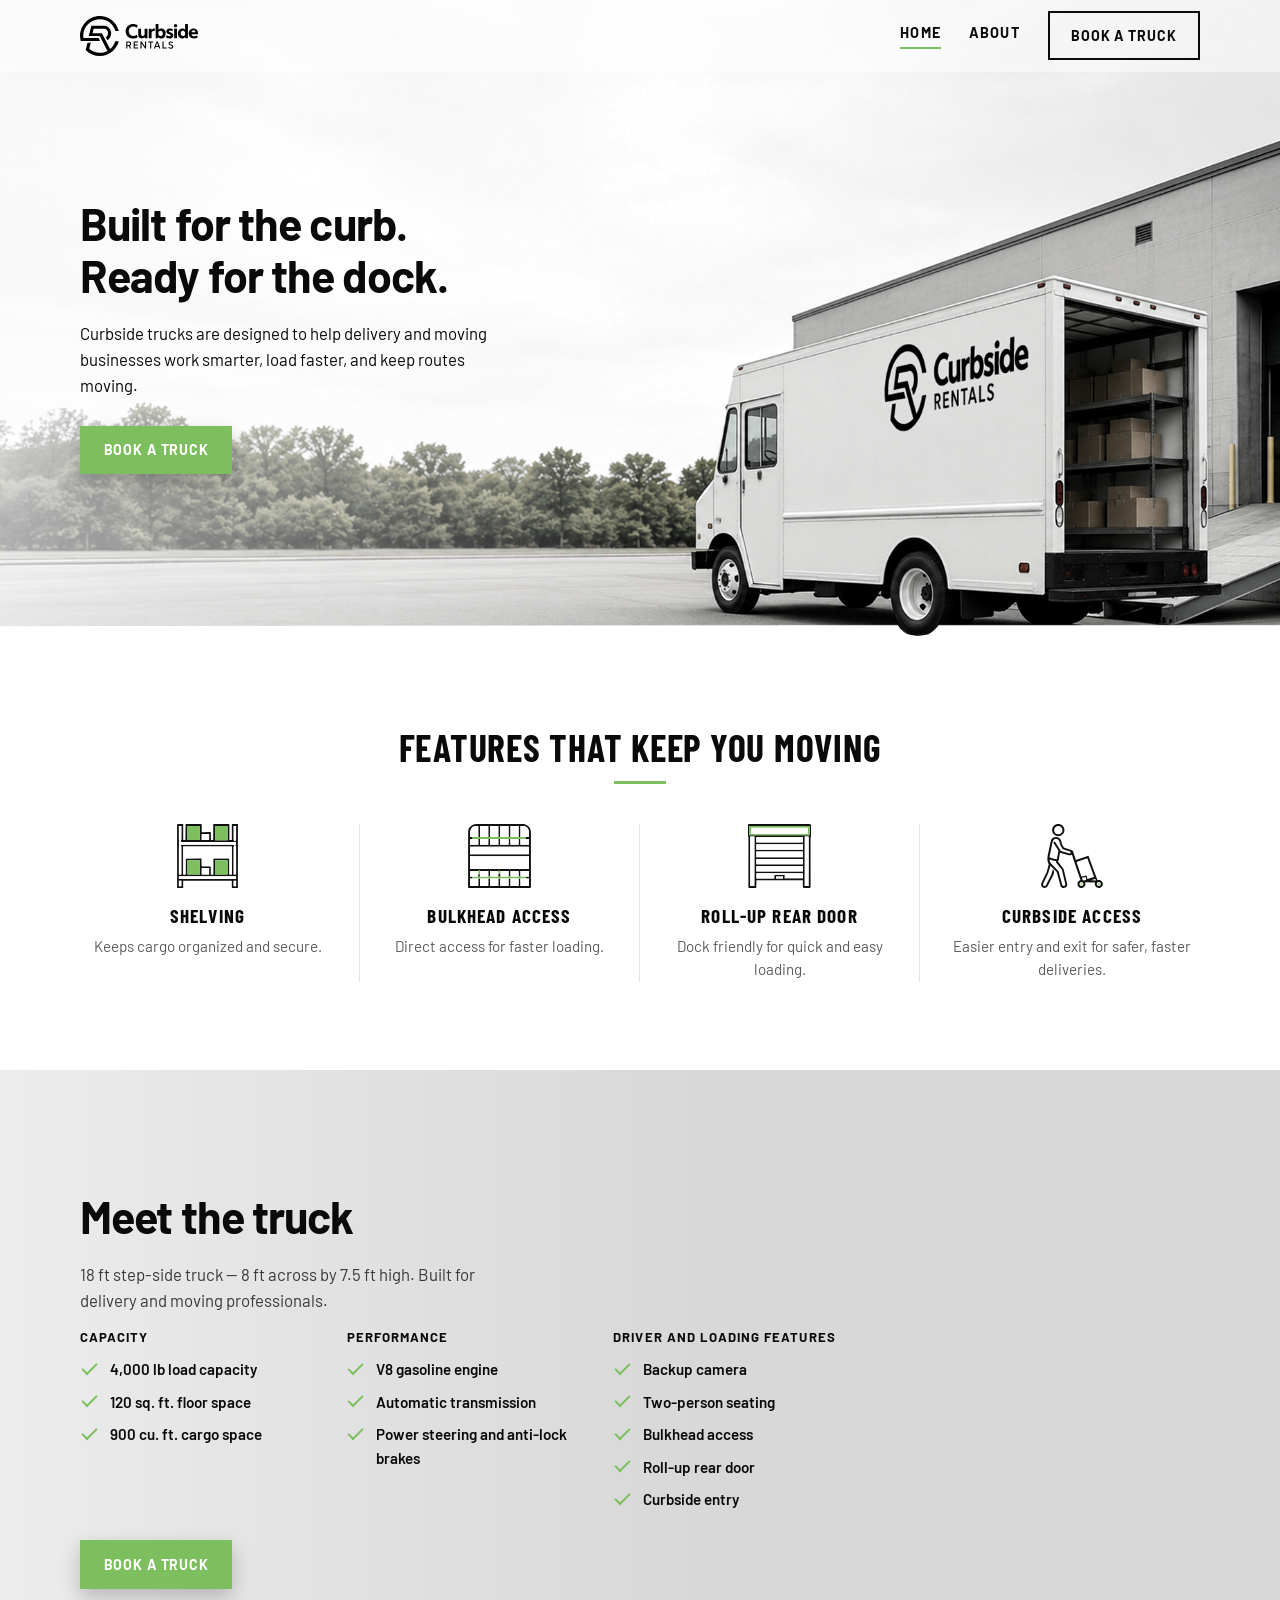
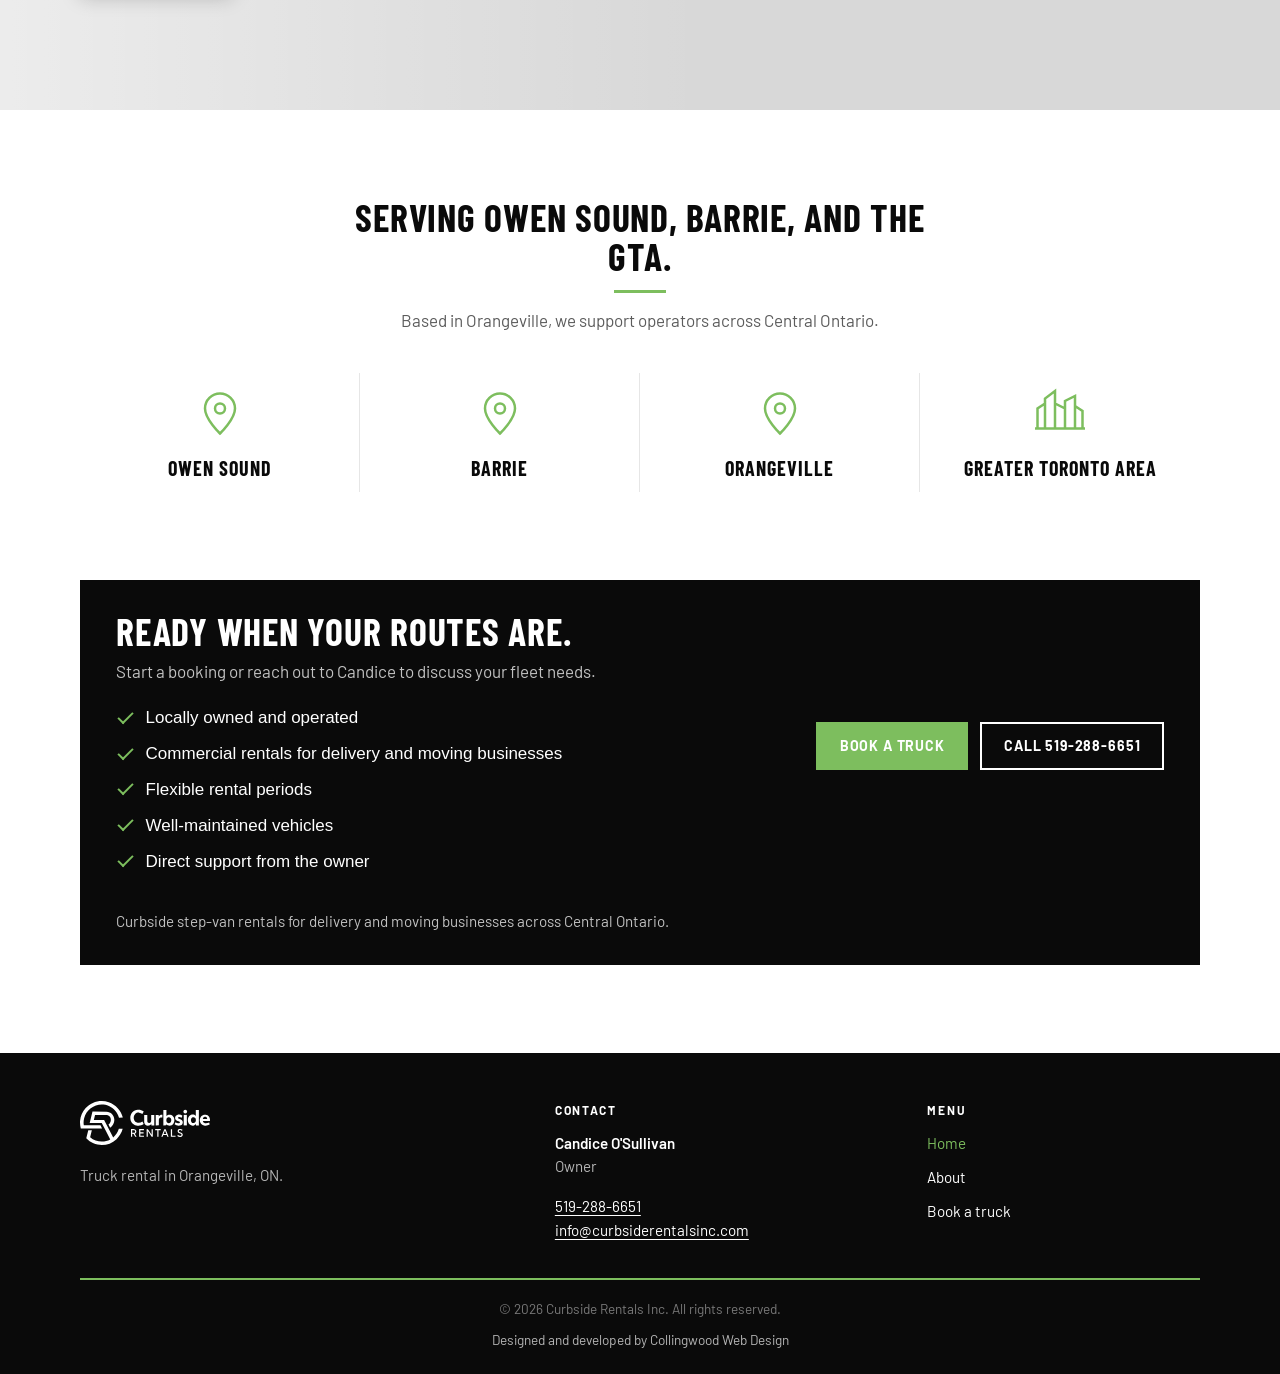
==== commit 686bdf37: "Refresh About page layout and polish home CTA, footer, and truck specs. Co-authored-by: Cursor <curs" ====
--- a/index.html
+++ b/index.html
@@ -3,12 +3,12 @@
 <head>
   <meta charset="UTF-8" />
   <meta name="viewport" content="width=device-width, initial-scale=1.0" />
-  <title>Curbside Rentals | Truck Leasing in Orangeville, ON</title>
-  <meta name="description" content="Curbside Rentals leases curbside trucks in Orangeville, ON for delivery and moving businesses. Serving Owen Sound, Barrie, and the GTA." />
+  <title>Curbside Rentals | Truck Rental in Orangeville, ON</title>
+  <meta name="description" content="Curbside Rentals rents curbside trucks in Orangeville, ON for delivery and moving businesses. Serving Owen Sound, Barrie, and the GTA." />
   <link rel="preconnect" href="https://fonts.googleapis.com" />
   <link rel="preconnect" href="https://fonts.gstatic.com" crossorigin />
   <link href="https://fonts.googleapis.com/css2?family=Barlow:wght@400;500;600;700&family=Barlow+Condensed:wght@600;700&display=swap" rel="stylesheet" />
-  <link rel="stylesheet" href="styles.css?v=27" />
+  <link rel="stylesheet" href="styles.css?v=39" />
 </head>
 <body>
   <a class="skip-link" href="#main">Skip to content</a>
@@ -92,21 +92,35 @@
       <div class="shell meet-hero-content">
         <h2>Meet the truck</h2>
         <p class="lede">18 ft step-side truck — 8 ft across by 7.5 ft high. Built for delivery and moving professionals.</p>
-        <ul class="check-list check-list-dense">
-          <li>4,000 lb load capacity</li>
-          <li>120 sq ft floor space</li>
-          <li>900 cu ft loading space</li>
-          <li>V8 gasoline engine</li>
-          <li>Power steering &amp; anti-lock brakes</li>
-          <li>Automatic transmission</li>
-          <li>Backup cameras</li>
-          <li>AM/FM radio</li>
-          <li>Two-person seating</li>
-          <li>Bulkhead access</li>
-          <li>Roll-up rear doors</li>
-          <li>Curbside entry</li>
-        </ul>
-        <a class="btn btn-primary" href="booking.html">Book now</a>
+        <div class="meet-specs">
+          <div class="meet-spec-group">
+            <h3>Capacity</h3>
+            <ul class="check-list check-list-dense">
+              <li>4,000 lb load capacity</li>
+              <li>120 sq. ft. floor space</li>
+              <li>900 cu. ft. cargo space</li>
+            </ul>
+          </div>
+          <div class="meet-spec-group">
+            <h3>Performance</h3>
+            <ul class="check-list check-list-dense">
+              <li>V8 gasoline engine</li>
+              <li>Automatic transmission</li>
+              <li>Power steering and anti-lock brakes</li>
+            </ul>
+          </div>
+          <div class="meet-spec-group">
+            <h3>Driver and loading features</h3>
+            <ul class="check-list check-list-dense">
+              <li>Backup camera</li>
+              <li>Two-person seating</li>
+              <li>Bulkhead access</li>
+              <li>Roll-up rear door</li>
+              <li>Curbside entry</li>
+            </ul>
+          </div>
+        </div>
+        <a class="btn btn-primary" href="booking.html">Book a truck</a>
       </div>
     </section>
 
@@ -158,14 +172,22 @@
 
     <section class="section section-cta">
       <div class="shell cta-band">
-        <div>
+        <div class="cta-copy">
           <h2>Ready when your routes are.</h2>
           <p>Start a booking or reach out to Candice to discuss your fleet needs.</p>
+          <ul class="check-list cta-checks">
+            <li>Locally owned and operated</li>
+            <li>Commercial rentals for delivery and moving businesses</li>
+            <li>Flexible rental periods</li>
+            <li>Well-maintained vehicles</li>
+            <li>Direct support from the owner</li>
+          </ul>
         </div>
         <div class="cta-actions">
-          <a class="btn btn-primary" href="booking.html">Go to booking</a>
-          <a class="btn btn-outline-light" href="tel:5192886651">Call 519-288-6651</a>
+          <a class="btn btn-primary" href="booking.html">Book a truck</a>
+          <a class="btn btn-outline-light" href="tel:+15192886651">Call 519-288-6651</a>
         </div>
+        <p class="cta-note">Curbside step-van rentals for delivery and moving businesses across Central Ontario.</p>
       </div>
     </section>
   </main>
@@ -176,13 +198,13 @@
         <a class="footer-brand" href="index.html">
           <img src="assets/logo/Curbside-Rentals-logo.svg" alt="Curbside Rentals" width="500" height="169" />
         </a>
-        <p>Truck leasing in Orangeville, ON.</p>
+        <p>Truck rental in Orangeville, ON.</p>
       </div>
       <div>
         <p class="footer-label">Contact</p>
         <p><strong>Candice O'Sullivan</strong><br />Owner</p>
         <p>
-          <a href="tel:5192886651">519-288-6651</a><br />
+          <a href="tel:+15192886651">519-288-6651</a><br />
           <a href="mailto:info@curbsiderentalsinc.com">info@curbsiderentalsinc.com</a>
         </p>
       </div>
@@ -197,6 +219,9 @@
     </div>
     <div class="shell footer-bottom">
       <p>&copy; <span data-year></span> Curbside Rentals Inc. All rights reserved.</p>
+      <p class="footer-credit">
+        <a href="https://www.collingwoodwebdesign.com/" target="_blank" rel="noopener noreferrer">Designed and developed by Collingwood Web Design</a>
+      </p>
     </div>
   </footer>
 
--- a/styles.css
+++ b/styles.css
@@ -323,9 +323,9 @@
   pointer-events: none;
   background: linear-gradient(
     90deg,
-    rgba(255, 255, 255, 0.42) 0%,
-    rgba(255, 255, 255, 0.18) 28%,
-    rgba(255, 255, 255, 0) 52%
+    rgba(255, 255, 255, 0.68) 0%,
+    rgba(255, 255, 255, 0.32) 30%,
+    rgba(255, 255, 255, 0) 55%
   );
 }
 
@@ -379,6 +379,16 @@
   border-color: var(--black);
   color: var(--white);
   box-shadow: 0 10px 24px rgba(0, 0, 0, 0.28);
+}
+
+.meet-hero-content .about-contact {
+  margin: 0 0 1.35rem;
+  color: var(--black);
+}
+
+.meet-hero-content .about-contact .text-link {
+  font-weight: 600;
+  color: var(--black);
 }
 
 /* Sections */
@@ -517,11 +527,38 @@
   color: #3a3a3a;
 }
 
+.about-owner .meet-hero-content .lede {
+  max-width: none;
+}
+
+.meet-specs {
+  display: grid;
+  grid-template-columns: repeat(3, minmax(0, 1fr));
+  gap: clamp(1.25rem, 3vw, 2rem);
+  margin: 0 0 1.5rem;
+  max-width: 48rem;
+}
+
+.meet-spec-group h3 {
+  font-family: var(--font);
+  font-size: 0.82rem;
+  font-weight: 700;
+  letter-spacing: 0.08em;
+  text-transform: uppercase;
+  color: var(--black);
+  margin: 0 0 0.55rem;
+}
+
 .meet-hero-content .check-list {
+  margin-bottom: 0;
+  max-width: none;
+  columns: auto;
+}
+
+.about-owner .meet-hero-content .check-list {
   margin-bottom: 1.5rem;
   max-width: 34rem;
-  columns: 2;
-  column-gap: 1.5rem;
+  columns: 1;
 }
 
 .meet-hero-content .check-list-dense li {
@@ -668,11 +705,10 @@
 }
 
 .cta-band {
-  display: flex;
-  flex-wrap: wrap;
+  display: grid;
+  grid-template-columns: 1fr auto;
   align-items: center;
-  justify-content: space-between;
-  gap: 1.5rem;
+  gap: 1.5rem 2rem;
   padding: 2rem 2.25rem;
   background: var(--black);
   color: var(--white);
@@ -685,13 +721,38 @@
 
 .cta-band p {
   color: rgba(255, 255, 255, 0.75);
+  margin: 0 0 1rem;
+}
+
+.cta-band .cta-checks {
   margin: 0;
+}
+
+.cta-band .cta-checks li {
+  color: var(--white);
+  font-weight: 500;
+  padding-top: 0.3rem;
+  padding-bottom: 0.3rem;
+}
+
+.cta-band .cta-checks li::before {
+  border-left-color: var(--blue);
+  border-bottom-color: var(--blue);
 }
 
 .cta-actions {
   display: flex;
   flex-wrap: wrap;
   gap: 0.75rem;
+  justify-self: end;
+}
+
+.cta-band .cta-note {
+  grid-column: 1 / -1;
+  margin: 0;
+  padding-top: 0.35rem;
+  color: rgba(255, 255, 255, 0.75);
+  font-size: 0.95rem;
 }
 
 .cta-band .btn-primary {
@@ -722,6 +783,17 @@
 .page-hero .lede {
   max-width: 38rem;
   font-size: 1.125rem;
+}
+
+.about-placeholder {
+  margin-inline: auto;
+  text-align: center;
+  max-width: 40rem;
+}
+
+.about-placeholder p {
+  font-size: 1.1rem;
+  color: var(--gray);
 }
 
 .prose {
@@ -809,7 +881,7 @@
   font-weight: 700;
   letter-spacing: 0.14em;
   text-transform: uppercase;
-  color: rgba(255, 255, 255, 0.45) !important;
+  color: var(--white) !important;
 }
 
 .site-footer a {
@@ -817,7 +889,20 @@
   text-decoration: none;
 }
 
+.site-footer a[href^="tel:"],
+.site-footer a[href^="mailto:"] {
+  text-decoration: underline;
+  text-underline-offset: 0.2em;
+}
+
 .site-footer a:hover {
+  text-decoration: underline;
+  text-underline-offset: 0.2em;
+  color: var(--blue);
+}
+
+a.text-link[href^="tel:"],
+a.text-link[href^="mailto:"] {
   text-decoration: underline;
   text-underline-offset: 0.2em;
 }
@@ -835,7 +920,7 @@
 
 .footer-bottom {
   padding: 1.1rem 0 1.5rem;
-  border-top: 1px solid rgba(255, 255, 255, 0.15);
+  border-top: 2px solid var(--blue);
   text-align: center;
 }
 
@@ -843,6 +928,18 @@
   margin: 0;
   font-size: 0.85rem;
   color: rgba(255, 255, 255, 0.45);
+}
+
+.footer-credit {
+  margin-top: 0.65rem !important;
+}
+
+.footer-credit a {
+  color: rgba(255, 255, 255, 0.7);
+}
+
+.footer-credit a:hover {
+  color: var(--blue);
 }
 
 @media (prefers-reduced-motion: reduce) {
@@ -890,8 +987,8 @@
     pointer-events: none;
     background: linear-gradient(
       180deg,
-      rgba(255, 255, 255, 0.55) 0%,
-      rgba(255, 255, 255, 0.28) 28%,
+      rgba(255, 255, 255, 0.7) 0%,
+      rgba(255, 255, 255, 0.35) 28%,
       transparent 55%
     );
   }
@@ -1020,7 +1117,18 @@
     font-size: 1rem;
   }
 
-  .meet-hero-content .check-list {
+  .about-owner .meet-hero-content .lede {
+    max-width: none;
+  }
+
+  .meet-specs {
+    grid-template-columns: 1fr;
+    max-width: 26rem;
+    gap: 1.15rem;
+  }
+
+  .meet-hero-content .check-list,
+  .about-owner .meet-hero-content .check-list {
     columns: 1;
     max-width: 26rem;
   }
@@ -1098,7 +1206,12 @@
   }
 
   .cta-band {
+    grid-template-columns: 1fr;
     padding: 1.75rem;
+  }
+
+  .cta-actions {
+    justify-self: stretch;
   }
 
   .cta-actions,
@@ -1152,4 +1265,8 @@
     max-width: 22rem;
     font-size: 0.95rem;
   }
-}
+
+  .about-owner .meet-hero-content .lede {
+    max-width: none;
+  }
+}
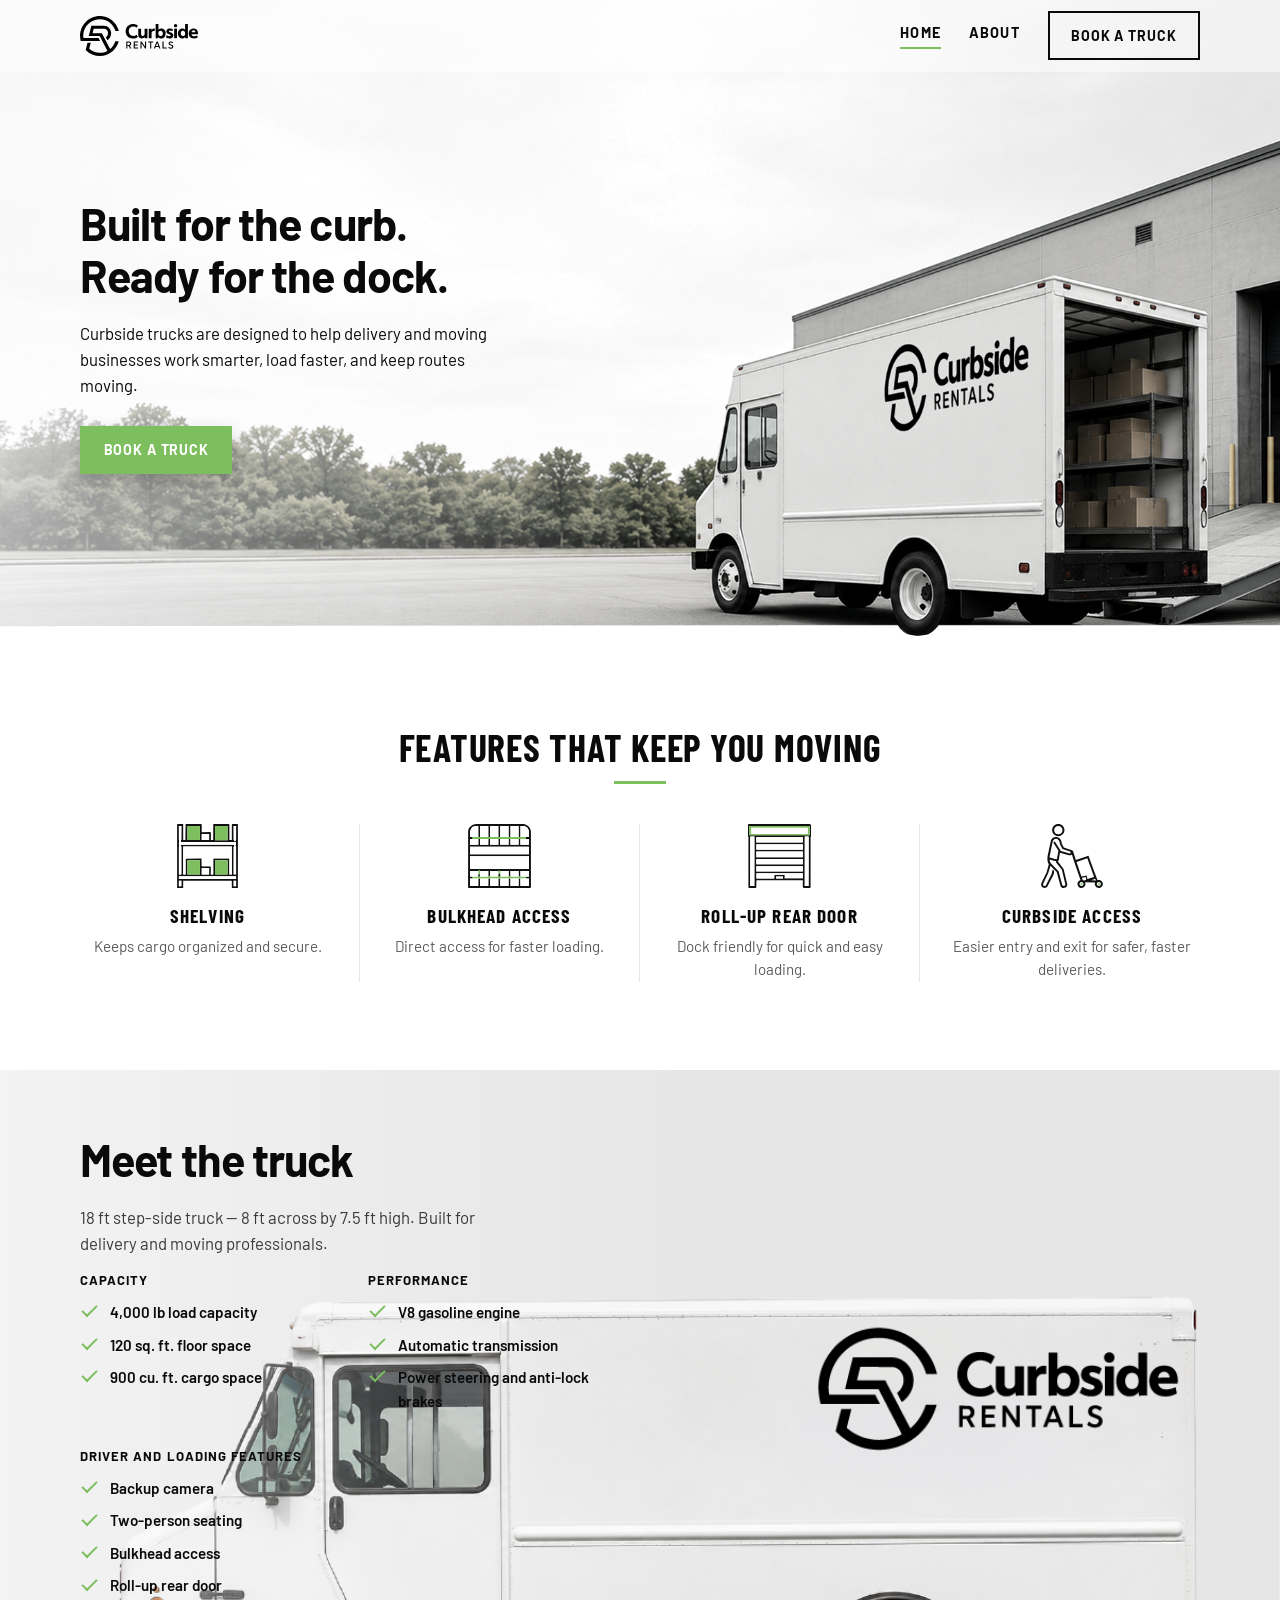
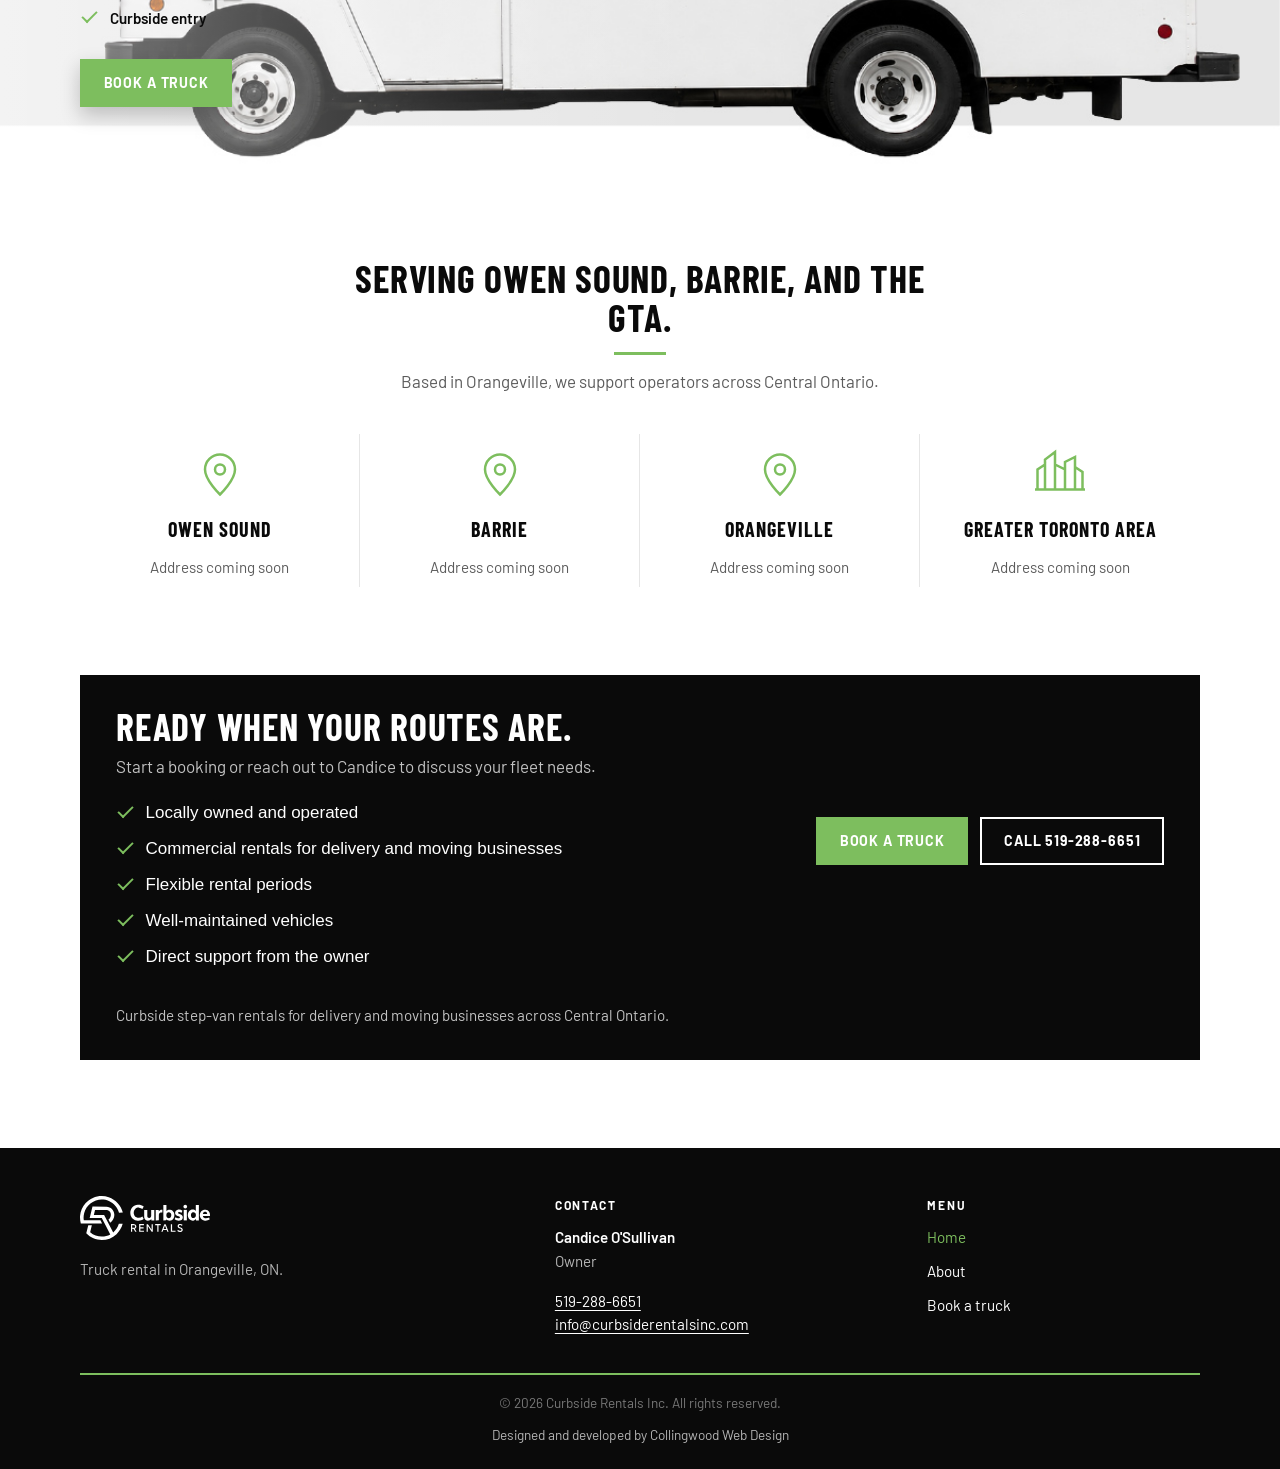
==== commit dcb13cef: "Fix About text overlap, tighten Meet the Truck to two columns, and add location placeholders. Co-aut" ====
--- a/index.html
+++ b/index.html
@@ -8,7 +8,7 @@
   <link rel="preconnect" href="https://fonts.googleapis.com" />
   <link rel="preconnect" href="https://fonts.gstatic.com" crossorigin />
   <link href="https://fonts.googleapis.com/css2?family=Barlow:wght@400;500;600;700&family=Barlow+Condensed:wght@600;700&display=swap" rel="stylesheet" />
-  <link rel="stylesheet" href="styles.css?v=39" />
+  <link rel="stylesheet" href="styles.css?v=42" />
 </head>
 <body>
   <a class="skip-link" href="#main">Skip to content</a>
@@ -138,7 +138,8 @@
                 <circle cx="24" cy="22" r="4" />
               </svg>
             </span>
-            <span>Owen Sound</span>
+            <span class="location-name">Owen Sound</span>
+            <p>Address coming soon</p>
           </li>
           <li>
             <span class="icon" aria-hidden="true">
@@ -147,7 +148,8 @@
                 <circle cx="24" cy="22" r="4" />
               </svg>
             </span>
-            <span>Barrie</span>
+            <span class="location-name">Barrie</span>
+            <p>Address coming soon</p>
           </li>
           <li>
             <span class="icon" aria-hidden="true">
@@ -156,7 +158,8 @@
                 <circle cx="24" cy="22" r="4" />
               </svg>
             </span>
-            <span>Orangeville</span>
+            <span class="location-name">Orangeville</span>
+            <p>Address coming soon</p>
           </li>
           <li>
             <span class="icon" aria-hidden="true">
@@ -164,7 +167,8 @@
                 <path d="M6 38V22l6-4v20M12 38V14l8-6v30M20 38V18l8 4v16M28 38V16l8-4v26M36 38V20l6 4v14M4 38h40" />
               </svg>
             </span>
-            <span>Greater Toronto Area</span>
+            <span class="location-name">Greater Toronto Area</span>
+            <p>Address coming soon</p>
           </li>
         </ul>
       </div>
--- a/styles.css
+++ b/styles.css
@@ -528,15 +528,15 @@
 }
 
 .about-owner .meet-hero-content .lede {
-  max-width: none;
+  max-width: 28rem;
 }
 
 .meet-specs {
   display: grid;
-  grid-template-columns: repeat(3, minmax(0, 1fr));
+  grid-template-columns: repeat(2, minmax(0, 1fr));
   gap: clamp(1.25rem, 3vw, 2rem);
   margin: 0 0 1.5rem;
-  max-width: 48rem;
+  max-width: 34rem;
 }
 
 .meet-spec-group h3 {
@@ -682,12 +682,26 @@
   padding: 0.5rem 1rem;
   border-right: 1px solid var(--line);
   text-align: center;
+  color: var(--black);
+}
+
+.location-grid .location-name {
   font-family: var(--font-display);
   font-size: 1.25rem;
   font-weight: 700;
   letter-spacing: 0.05em;
   text-transform: uppercase;
-  color: var(--black);
+}
+
+.location-grid li p {
+  margin: 0;
+  font-family: var(--font);
+  font-size: 0.95rem;
+  font-weight: 400;
+  letter-spacing: 0;
+  text-transform: none;
+  color: var(--gray);
+  line-height: 1.4;
 }
 
 .location-grid li:last-child {
@@ -1118,7 +1132,7 @@
   }
 
   .about-owner .meet-hero-content .lede {
-    max-width: none;
+    max-width: 28rem;
   }
 
   .meet-specs {
@@ -1267,6 +1281,6 @@
   }
 
   .about-owner .meet-hero-content .lede {
-    max-width: none;
-  }
-}
+    max-width: 28rem;
+  }
+}
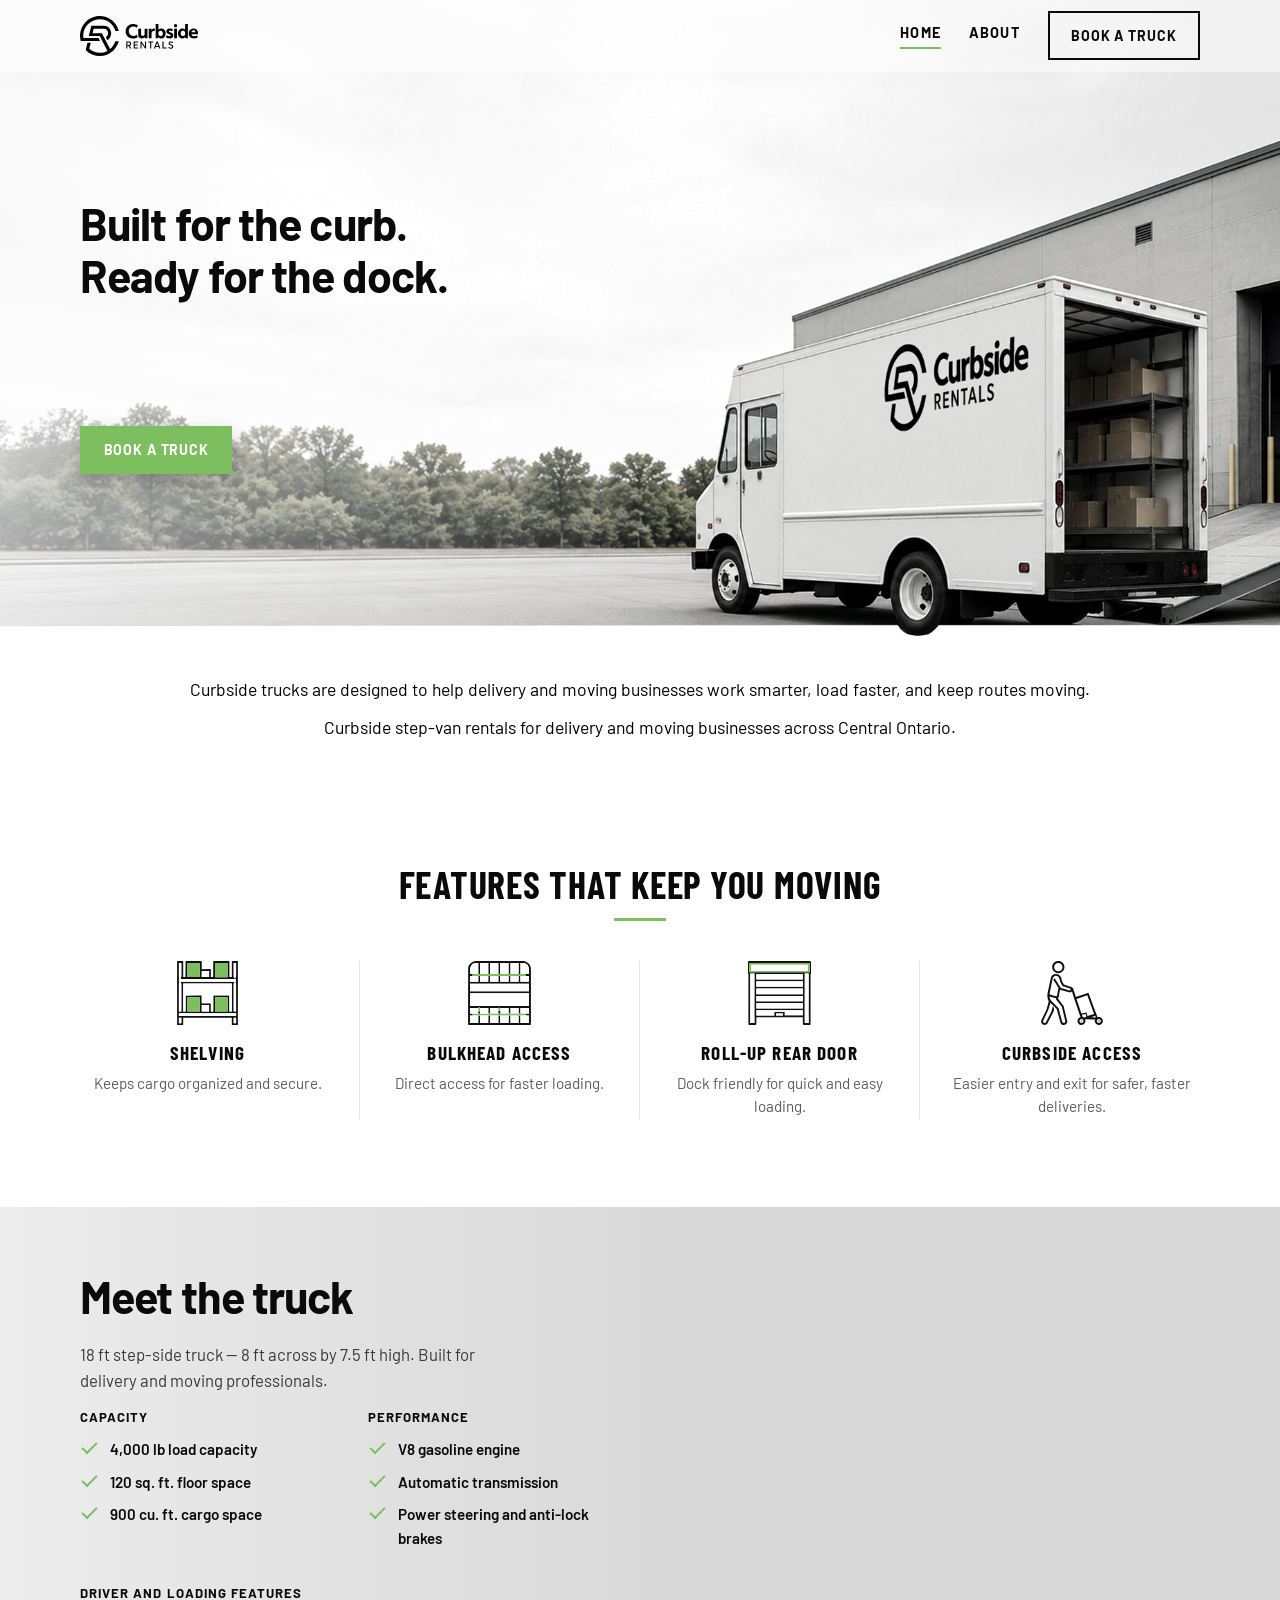
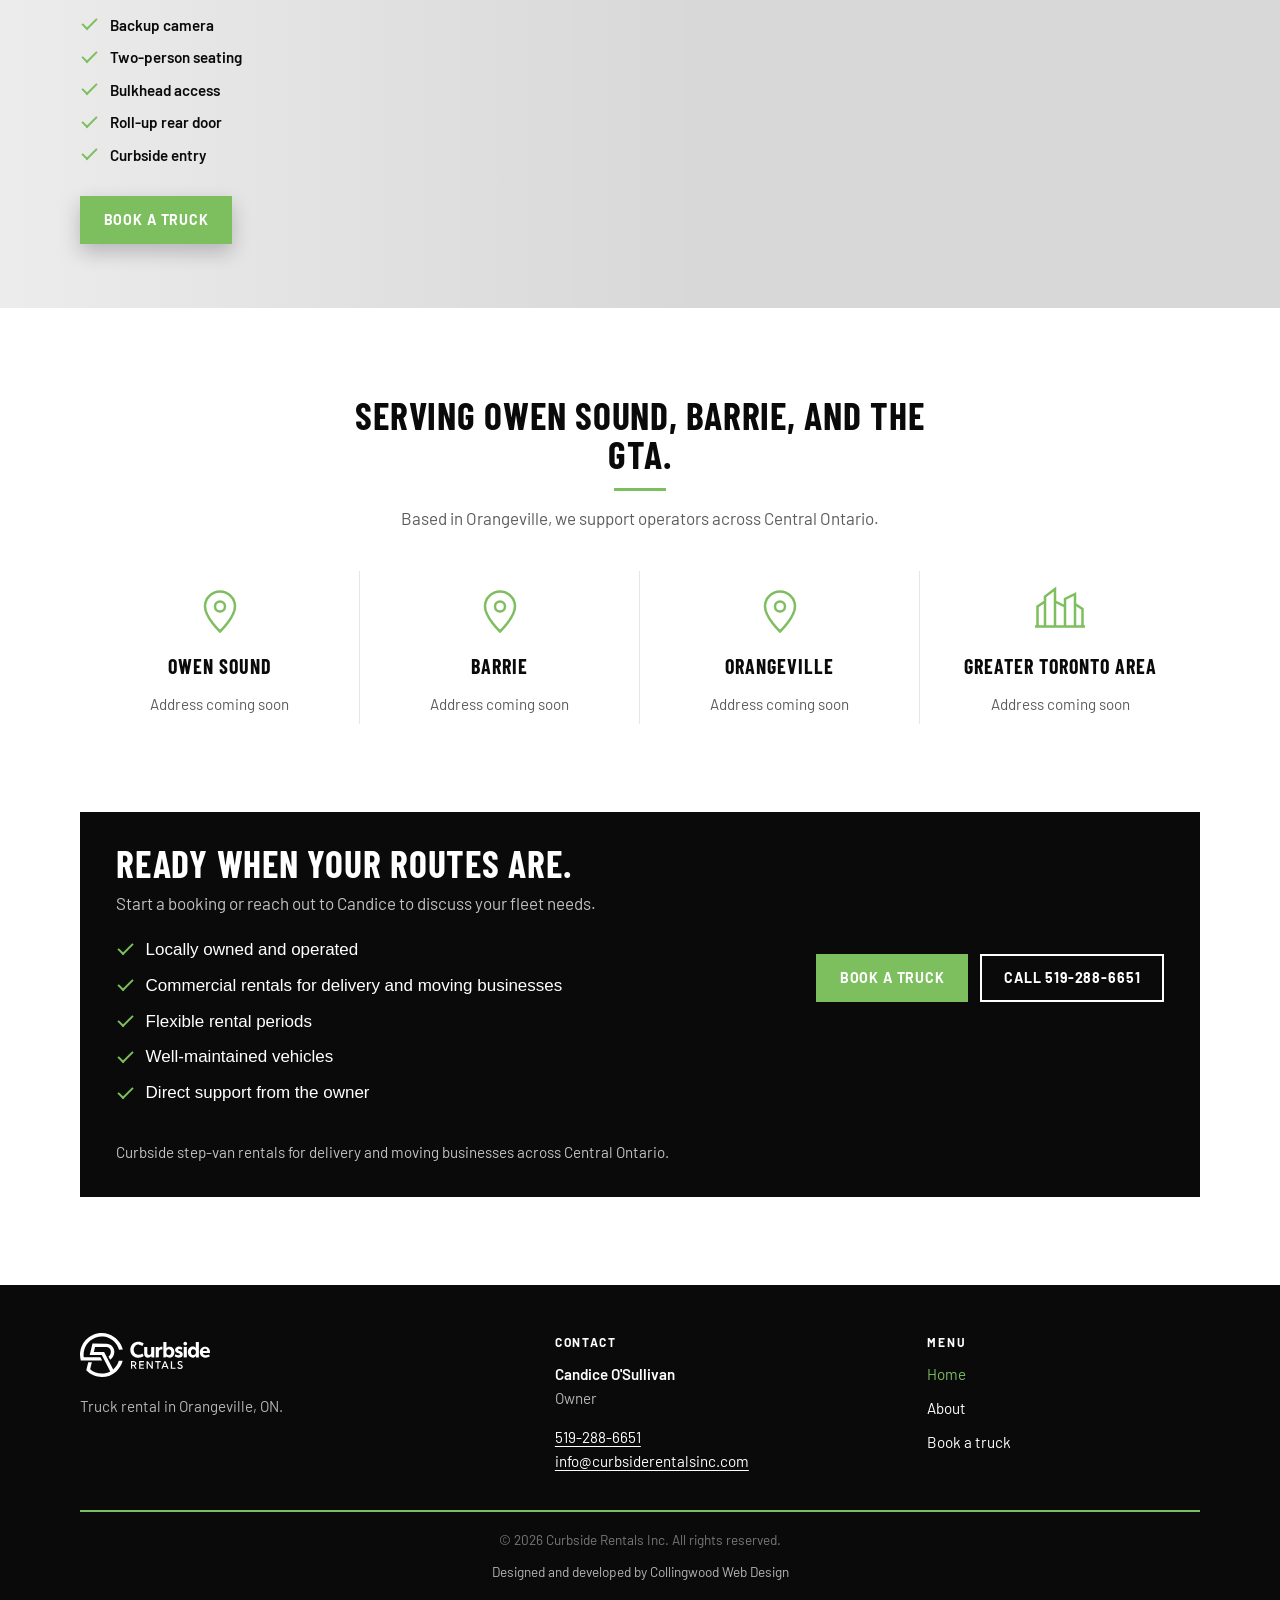
==== commit 71743c66: "Move hero supporting copy below the image and center the full-width band. Co-authored-by: Cursor <cu" ====
--- a/index.html
+++ b/index.html
@@ -8,7 +8,7 @@
   <link rel="preconnect" href="https://fonts.googleapis.com" />
   <link rel="preconnect" href="https://fonts.gstatic.com" crossorigin />
   <link href="https://fonts.googleapis.com/css2?family=Barlow:wght@400;500;600;700&family=Barlow+Condensed:wght@600;700&display=swap" rel="stylesheet" />
-  <link rel="stylesheet" href="styles.css?v=42" />
+  <link rel="stylesheet" href="styles.css?v=46" />
 </head>
 <body>
   <a class="skip-link" href="#main">Skip to content</a>
@@ -40,11 +40,17 @@
           <span class="hero-line">Built for the curb.</span>
           <span class="hero-line">Ready for the dock.</span>
         </h1>
+        <p class="lede hero-lede-reserve">Curbside trucks are designed to help delivery and moving businesses work smarter, load faster, and keep routes moving.</p>
+        <a class="btn btn-primary" href="booking.html">Book a truck</a>
+      </div>
+    </section>
+
+    <div class="hero-lede-band">
+      <div class="shell">
         <p class="lede">Curbside trucks are designed to help delivery and moving businesses work smarter, load faster, and keep routes moving.</p>
-        <a class="btn btn-primary" href="booking.html">Book a truck</a>
-      </div>
-    </section>
-
+        <p class="lede">Curbside step-van rentals for delivery and moving businesses across Central Ontario.</p>
+      </div>
+    </div>
     <section class="section" id="features">
       <div class="shell">
         <h2 class="section-title">Features that keep you moving</h2>
--- a/styles.css
+++ b/styles.css
@@ -365,6 +365,45 @@
   color: var(--black);
 }
 
+/* Desktop: keep hero button position, show lede below image */
+.hero-lede-band {
+  display: none;
+}
+
+@media (min-width: 901px) {
+  .hero-content .hero-lede-reserve {
+    visibility: hidden;
+  }
+
+  .hero-lede-band {
+    display: block;
+    width: 100%;
+    padding: clamp(1.5rem, 3vw, 2.25rem) 0;
+    background: var(--white);
+    text-align: center;
+  }
+
+  .hero-lede-band .shell {
+    width: var(--shell);
+    max-width: none;
+  }
+
+  .hero-lede-band .lede {
+    max-width: none;
+    width: 100%;
+    margin: 0 auto 0.65rem;
+    font-size: 1.1rem;
+    line-height: 1.55;
+    font-weight: 400;
+    color: #000;
+    text-align: center;
+  }
+
+  .hero-lede-band .lede:last-child {
+    margin-bottom: 0;
+  }
+}
+
 .hero .btn-primary,
 .meet-hero .btn-primary {
   background: var(--blue);
